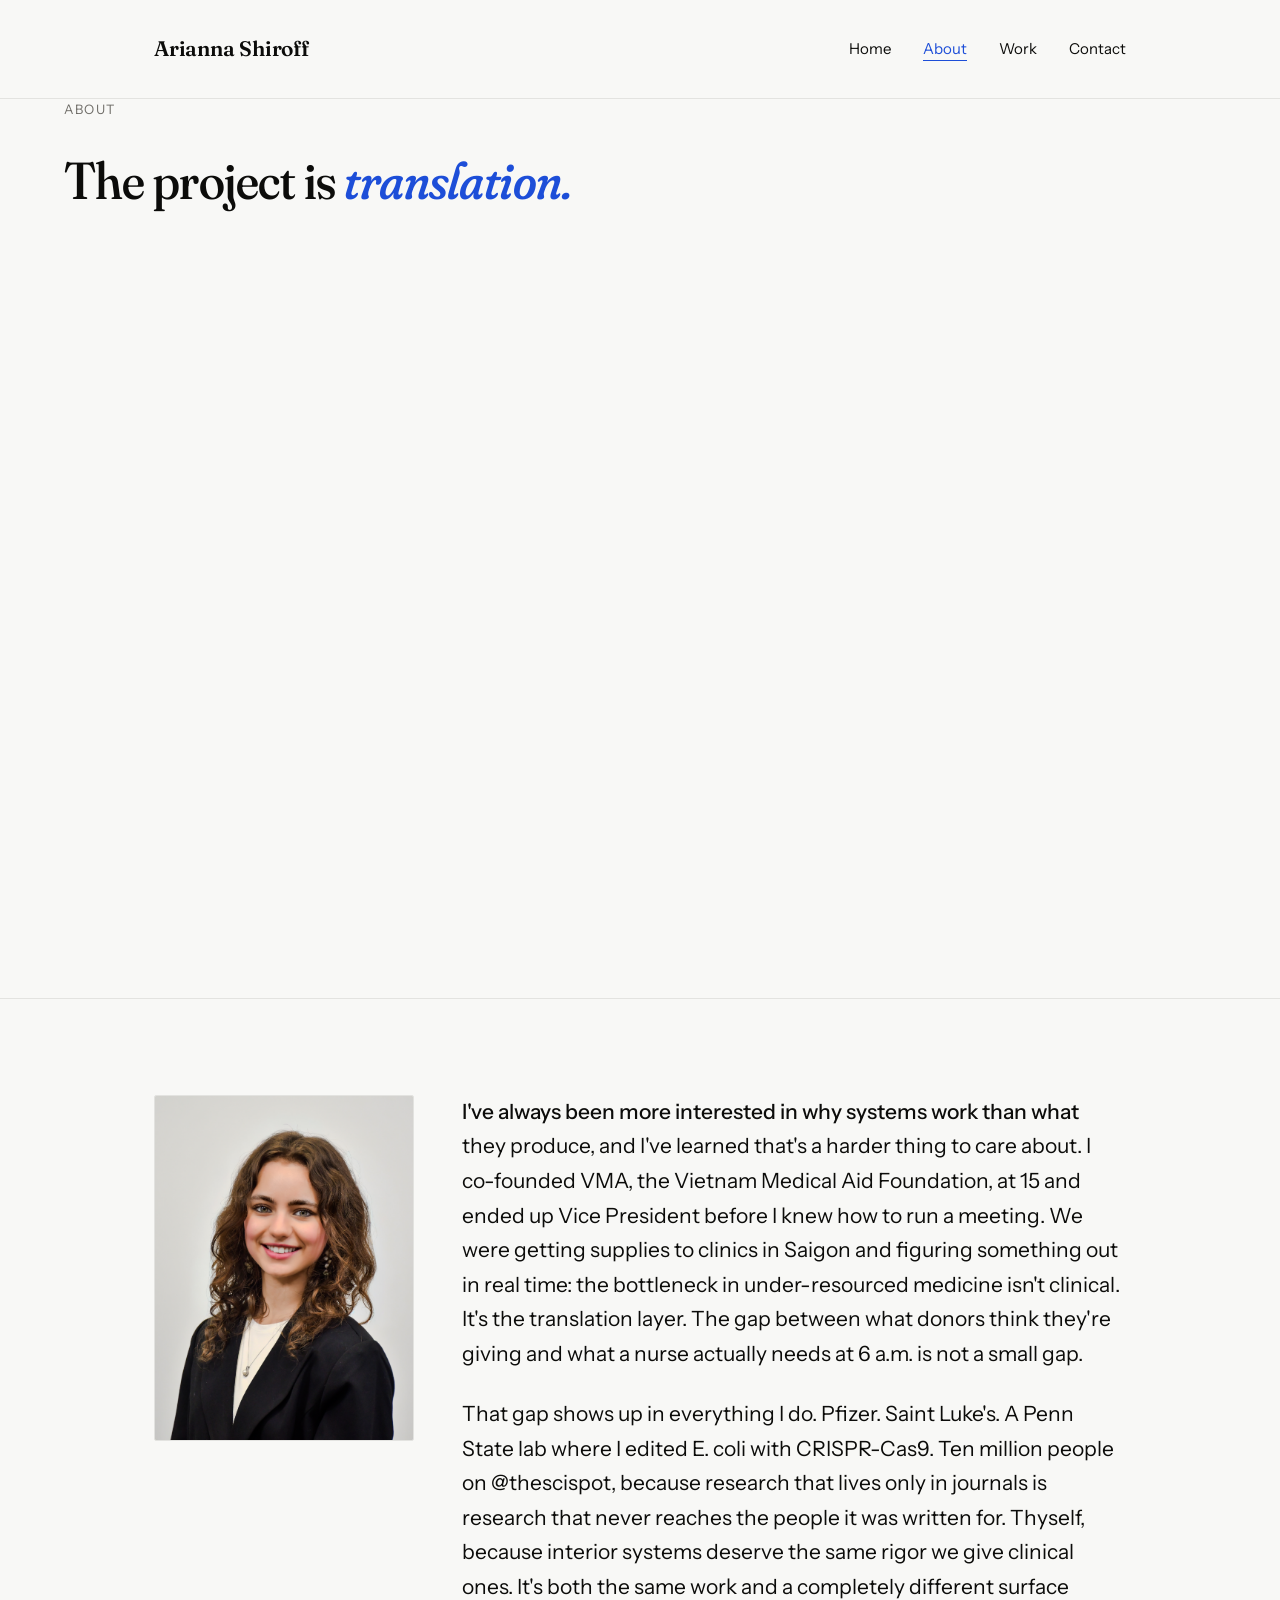
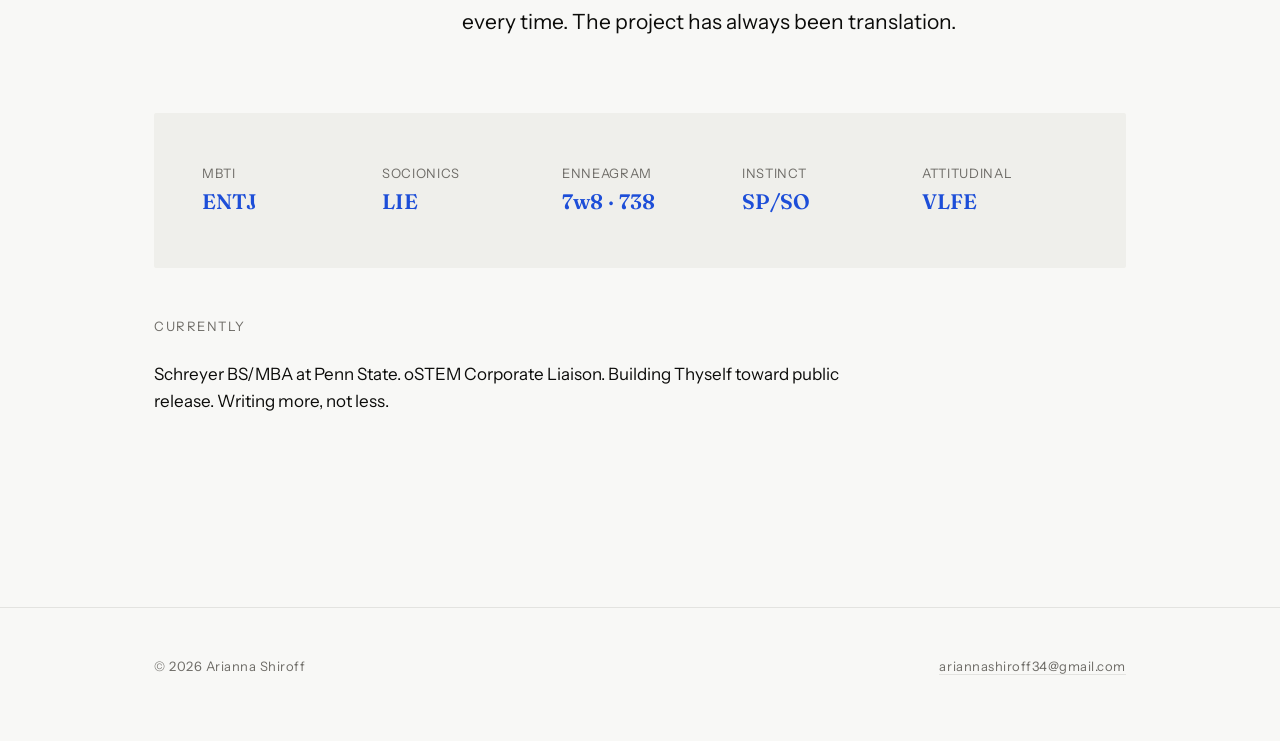
==== about.html @ 7aabb8f0 "feat: initial portfolio — Arianna Shiroff" ====
<!doctype html>
<html lang="en">
<head>
  <meta charset="utf-8" />
  <meta name="viewport" content="width=device-width, initial-scale=1" />
  <title>About — Arianna Shiroff</title>
  <meta name="description" content="About Arianna Shiroff: Penn State Schreyer BS/MBA, clinical research, science communication, and the project of translating what's complex and interior into something others can use." />

  <meta property="og:type" content="website" />
  <meta property="og:title" content="About — Arianna Shiroff" />
  <meta property="og:description" content="The project is translation. It always has been." />
  <meta property="og:image" content="/assets/og-image.jpg" />

  <link rel="preconnect" href="https://fonts.googleapis.com" />
  <link rel="preconnect" href="https://fonts.gstatic.com" crossorigin />
  <link href="https://fonts.googleapis.com/css2?family=Fraunces:ital,opsz,wght,SOFT@0,9..144,400..700,0..100;1,9..144,400..700,0..100&family=Instrument+Sans:ital,wght@0,400;0,500;0,600;1,400&display=swap" rel="stylesheet" />

  <link rel="stylesheet" href="/css/styles.css" />
</head>
<body>

<header class="site-header">
  <div class="container">
    <a href="/" class="site-mark">Arianna Shiroff</a>
    <nav class="site-nav" aria-label="Primary">
      <ul>
        <li><a href="/">Home</a></li>
        <li><a href="/about.html" class="is-active">About</a></li>
        <li><a href="/work.html">Work</a></li>
        <li><a href="/contact.html">Contact</a></li>
      </ul>
    </nav>
  </div>
</header>

<main>
  <section class="hero">
    <div class="container">
      <p class="hero__eyebrow">About</p>
      <h1 class="hero__title">The project is <em>translation.</em></h1>
    </div>
  </section>

  <section>
    <div class="container">
      <div class="bio-wrap">
        <img src="/assets/headshot.jpg" alt="Arianna Shiroff" class="bio-photo" />
        <div class="bio prose">
          <p>I've always been more interested in why systems work than what they produce, and I've learned that's a harder thing to care about. I co-founded VMA, the Vietnam Medical Aid Foundation, at 15 and ended up Vice President before I knew how to run a meeting. We were getting supplies to clinics in Saigon and figuring something out in real time: the bottleneck in under-resourced medicine isn't clinical. It's the translation layer. The gap between what donors think they're giving and what a nurse actually needs at 6 a.m. is not a small gap.</p>

          <p>That gap shows up in everything I do. Pfizer. Saint Luke's. A Penn State lab where I edited E. coli with CRISPR-Cas9. Ten million people on @thescispot, because research that lives only in journals is research that never reaches the people it was written for. Thyself, because interior systems deserve the same rigor we give clinical ones. It's both the same work and a completely different surface every time. The project has always been translation.</p>
        </div>
      </div>

      <div class="typology" aria-label="How I think">
        <div class="typology__item"><span>MBTI</span><strong>ENTJ</strong></div>
        <div class="typology__item"><span>Socionics</span><strong>LIE</strong></div>
        <div class="typology__item"><span>Enneagram</span><strong>7w8 · 738</strong></div>
        <div class="typology__item"><span>Instinct</span><strong>SP/SO</strong></div>
        <div class="typology__item"><span>Attitudinal</span><strong>VLFE</strong></div>
      </div>

      <div class="prose">
        <p class="section__label" style="margin-top: var(--space-6);">Currently</p>
        <p>Schreyer BS/MBA at Penn State. oSTEM Corporate Liaison. Building Thyself toward public release. Writing more, not less.</p>
      </div>
    </div>
  </section>
</main>

<footer class="site-footer">
  <div class="container">
    <span>© 2026 Arianna Shiroff</span>
    <span><a href="/contact.html">ariannashiroff34@gmail.com</a></span>
  </div>
</footer>

</body>
</html>
---- css/styles.css ----
/* =========================================================
   Arianna Shiroff — Portfolio
   Stack: Fraunces (display) + Inter (body)
   Palette: Bone / Terracotta / Warm Charcoal
   ========================================================= */

:root {
  /* Color */
  --bg: #F8F8F6;
  --surface: #EFEFEB;
  --ink: #0C0C0A;
  --muted: #6E6C67;
  --accent: #1D4ED8;
  --accent-dark: #1E3A8A;
  --hairline: rgba(12, 12, 10, 0.09);

  /* Type */
  --font-display: "Fraunces", Georgia, serif;
  --font-body: "Instrument Sans", -apple-system, BlinkMacSystemFont, "Segoe UI", sans-serif;

  /* Scale (modular, ~1.25) */
  --fs-xs: 0.8125rem;   /* 13px */
  --fs-sm: 0.9375rem;   /* 15px */
  --fs-base: 1.0625rem; /* 17px */
  --fs-md: 1.3125rem;   /* 21px */
  --fs-lg: 1.625rem;    /* 26px */
  --fs-xl: 2.0625rem;   /* 33px */
  --fs-2xl: 2.5625rem;  /* 41px */
  --fs-3xl: 3.25rem;    /* 52px */

  /* Spacing (8px grid) */
  --space-1: 4px;
  --space-2: 8px;
  --space-3: 16px;
  --space-4: 24px;
  --space-5: 32px;
  --space-6: 48px;
  --space-7: 64px;
  --space-8: 96px;
  --space-9: 128px;
}

/* Reset ------------------------------------------------- */
*, *::before, *::after { box-sizing: border-box; }
html { scroll-behavior: smooth; -webkit-text-size-adjust: 100%; }
body, h1, h2, h3, h4, p, ul, ol, figure, blockquote { margin: 0; padding: 0; }
ul, ol { list-style: none; }
img, svg { display: block; max-width: 100%; height: auto; }

/* Base -------------------------------------------------- */
body {
  background: var(--bg);
  color: var(--ink);
  font-family: var(--font-body);
  font-size: var(--fs-base);
  line-height: 1.6;
  font-weight: 400;
  -webkit-font-smoothing: antialiased;
  -moz-osx-font-smoothing: grayscale;
  text-rendering: optimizeLegibility;
}

h1, h2, h3, h4 {
  font-family: var(--font-display);
  font-weight: 500;
  line-height: 1.15;
  letter-spacing: -0.01em;
  color: var(--ink);
  font-variation-settings: "opsz" 36, "SOFT" 50;
}

h1 { font-size: clamp(var(--fs-2xl), 6vw, var(--fs-3xl)); font-weight: 600; }
h2 { font-size: clamp(var(--fs-xl), 4vw, var(--fs-2xl)); }
h2 em { font-style: italic; color: var(--accent); }
h3 { font-size: var(--fs-lg); }
h4 { font-size: var(--fs-md); font-weight: 600; }

p { max-width: 65ch; }
p + p { margin-top: 1em; }

a {
  color: var(--ink);
  text-decoration: none;
  border-bottom: 1px solid transparent;
  transition: color 0.18s ease, border-color 0.18s ease;
}
a:hover { color: var(--accent); border-bottom-color: var(--accent); }

::selection { background: var(--accent); color: var(--bg); }

/* Layout ------------------------------------------------ */
.container {
  width: 100%;
  max-width: 1100px;
  margin: 0 auto;
  padding: 0 clamp(var(--space-4), 5vw, var(--space-7));
}
.prose { max-width: 65ch; }

/* Header / Nav ------------------------------------------ */
.site-header {
  padding: var(--space-5) 0;
  border-bottom: 1px solid var(--hairline);
}
.site-header .container {
  display: flex;
  align-items: center;
  justify-content: space-between;
  flex-wrap: wrap;
  gap: var(--space-3);
}
.site-mark {
  font-family: var(--font-display);
  font-size: var(--fs-md);
  font-weight: 600;
  letter-spacing: -0.01em;
  color: var(--ink);
  border: none;
}
.site-mark:hover { color: var(--accent); }

.site-nav ul {
  display: flex;
  gap: var(--space-5);
  font-size: var(--fs-sm);
}
.site-nav a {
  color: var(--ink);
  border-bottom: 1px solid transparent;
  padding-bottom: 2px;
}
.site-nav a:hover, .site-nav a.is-active {
  color: var(--accent);
  border-bottom-color: var(--accent);
}

/* Hero -------------------------------------------------- */
.hero {
  min-height: 100svh;
  display: grid;
  grid-template-columns: 1fr 1fr;
  align-items: stretch;
  padding: 0;
  margin: 0;
  border-bottom: 1px solid var(--hairline);
}
.hero__copy {
  display: flex;
  flex-direction: column;
  justify-content: flex-end;
  padding: clamp(var(--space-6), 6vw, var(--space-9));
  padding-bottom: clamp(var(--space-7), 7vw, var(--space-9));
}
.hero__photo-pane {
  position: relative;
  overflow: hidden;
  background: var(--surface);
}
.hero__photo-pane img {
  width: 100%;
  height: 100%;
  object-fit: cover;
  object-position: top center;
  display: block;
}
.hero__eyebrow {
  font-size: var(--fs-xs);
  letter-spacing: 0.12em;
  text-transform: uppercase;
  color: var(--muted);
  margin-bottom: var(--space-5);
}
.hero__name {
  font-family: var(--font-display);
  font-size: clamp(3.75rem, 9vw, 8.5rem);
  font-weight: 600;
  line-height: 0.92;
  letter-spacing: -0.03em;
  color: var(--ink);
  margin-bottom: var(--space-6);
  font-variation-settings: "opsz" 96, "SOFT" 0;
}
.hero__title {
  font-size: clamp(var(--fs-2xl), 6.5vw, var(--fs-3xl));
  font-weight: 500;
  font-variation-settings: "opsz" 96, "SOFT" 50;
  margin-bottom: var(--space-5);
  max-width: 18ch;
}
.hero__title em {
  font-style: italic;
  color: var(--accent);
  font-variation-settings: "opsz" 96, "SOFT" 100;
}
.hero__lede {
  font-size: var(--fs-base);
  color: var(--muted);
  max-width: 44ch;
  line-height: 1.65;
  margin-bottom: var(--space-5);
}
.hero__cta {
  font-size: var(--fs-sm);
  color: var(--ink);
  border-bottom: 1px solid var(--ink);
  letter-spacing: 0.04em;
  display: inline-block;
  padding-bottom: 2px;
  align-self: flex-start;
}
.hero__cta:hover { color: var(--accent); border-color: var(--accent); }

@media (max-width: 767px) {
  .hero {
    grid-template-columns: 1fr;
    grid-template-rows: 55vw 1fr;
    min-height: unset;
  }
  .hero__photo-pane { order: -1; }
  .hero__copy { padding: var(--space-6) var(--space-4) var(--space-7); }
  .hero__name { font-size: clamp(3rem, 13vw, 5rem); }
}

/* Sections ---------------------------------------------- */
section { padding: clamp(var(--space-7), 8vw, var(--space-8)) 0; }
.section__label {
  font-size: var(--fs-xs);
  letter-spacing: 0.12em;
  text-transform: uppercase;
  color: var(--muted);
  margin-bottom: var(--space-4);
}
.section__title {
  margin-bottom: var(--space-6);
  max-width: 24ch;
}
.divider {
  height: 1px;
  background: var(--hairline);
  border: 0;
  margin: 0;
}

/* Credentials strip ------------------------------------- */
.credentials {
  display: grid;
  grid-template-columns: repeat(auto-fit, minmax(220px, 1fr));
  gap: var(--space-5);
  padding: var(--space-7) 0;
  border-top: 1px solid var(--hairline);
  border-bottom: 1px solid var(--hairline);
}
.credentials__item h4 {
  font-family: var(--font-display);
  font-size: var(--fs-md);
  font-weight: 600;
  margin-bottom: var(--space-2);
}
.credentials__item p {
  font-size: var(--fs-sm);
  color: var(--muted);
  line-height: 1.5;
}

/* Featured grid (home) ---------------------------------- */
.featured {
  display: grid;
  grid-template-columns: 1fr;
  gap: var(--space-6);
}
@media (min-width: 768px) {
  .featured { grid-template-columns: repeat(3, 1fr); gap: var(--space-5); }
}
.featured__card {
  padding: var(--space-5);
  background: var(--surface);
  border-radius: 2px;
  border: 1px solid var(--hairline);
  transition: transform 0.25s ease, border-color 0.25s ease;
}
.featured__card:hover {
  transform: translateY(-2px);
  border-color: var(--accent);
}
.featured__card a { border: none; color: inherit; display: block; }
.featured__card h3 {
  font-size: var(--fs-md);
  margin-bottom: var(--space-2);
}
.featured__card p {
  font-size: var(--fs-sm);
  color: var(--muted);
}
.featured__card .arrow {
  display: inline-block;
  margin-top: var(--space-3);
  color: var(--accent);
  font-size: var(--fs-sm);
}

/* Work / artifact gallery ------------------------------- */
.gallery { display: flex; flex-direction: column; }
.artifact {
  display: grid;
  grid-template-columns: 1fr;
  gap: var(--space-4);
  padding: var(--space-7) 0;
  border-bottom: 1px solid var(--hairline);
}
.artifact:last-child { border-bottom: none; }
@media (min-width: 768px) {
  .artifact { grid-template-columns: 80px 1fr 220px; gap: var(--space-6); align-items: start; }
}
.artifact__num {
  font-family: var(--font-display);
  font-size: var(--fs-lg);
  font-weight: 500;
  font-style: italic;
  color: var(--accent);
  font-variation-settings: "opsz" 36, "SOFT" 100;
}
.artifact__body h3 {
  font-size: var(--fs-lg);
  margin-bottom: var(--space-3);
}
.artifact__meta {
  font-size: var(--fs-xs);
  letter-spacing: 0.08em;
  text-transform: uppercase;
  color: var(--muted);
  margin-bottom: var(--space-2);
}
.artifact__blurb {
  font-size: var(--fs-base);
  line-height: 1.65;
  max-width: 60ch;
}
.artifact__links {
  display: flex;
  flex-direction: column;
  gap: var(--space-2);
  font-size: var(--fs-sm);
  margin-top: var(--space-3);
}
@media (min-width: 768px) {
  .artifact__links { margin-top: 0; align-items: flex-start; }
}

/* About-specific ---------------------------------------- */
.bio p {
  font-size: var(--fs-md);
  line-height: 1.65;
  margin-bottom: 1.2em;
}
.bio p:first-child::first-line { font-weight: 500; }

.typology {
  display: grid;
  grid-template-columns: repeat(auto-fit, minmax(140px, 1fr));
  gap: var(--space-4);
  padding: var(--space-6);
  background: var(--surface);
  border-radius: 2px;
  margin: var(--space-6) 0;
}
.typology__item {
  font-size: var(--fs-sm);
}
.typology__item strong {
  display: block;
  font-family: var(--font-display);
  font-size: var(--fs-md);
  font-weight: 600;
  color: var(--accent);
  margin-bottom: 2px;
}
.typology__item span { color: var(--muted); font-size: var(--fs-xs); letter-spacing: 0.05em; text-transform: uppercase; }

/* Contact ----------------------------------------------- */
.contact-block {
  text-align: left;
  padding: var(--space-8) 0;
}
.contact-block h1 { margin-bottom: var(--space-5); max-width: 20ch; }
.contact-block p { font-size: var(--fs-md); color: var(--muted); margin-bottom: var(--space-6); }
.contact-email {
  font-family: var(--font-display);
  font-size: clamp(var(--fs-xl), 5vw, var(--fs-2xl));
  font-weight: 500;
  color: var(--accent);
  border-bottom: 1px solid var(--accent);
  padding-bottom: var(--space-1);
  word-break: break-all;
}
.contact-email:hover { color: var(--accent-dark); border-color: var(--accent-dark); }

/* Footer ------------------------------------------------ */
.site-footer {
  padding: var(--space-6) 0 var(--space-7);
  border-top: 1px solid var(--hairline);
  margin-top: var(--space-8);
  font-size: var(--fs-xs);
  color: var(--muted);
  letter-spacing: 0.04em;
}
.site-footer .container {
  display: flex;
  justify-content: space-between;
  flex-wrap: wrap;
  gap: var(--space-3);
}
.site-footer a { color: var(--muted); border-bottom-color: var(--hairline); }
.site-footer a:hover { color: var(--accent); border-bottom-color: var(--accent); }

/* Bio photo --------------------------------------------- */
.bio-wrap {
  display: grid;
  grid-template-columns: 1fr;
  gap: var(--space-6);
  align-items: start;
}
@media (min-width: 768px) {
  .bio-wrap { grid-template-columns: 260px 1fr; }
}
.bio-photo {
  width: 100%;
  max-width: 260px;
  aspect-ratio: 3/4;
  object-fit: cover;
  object-position: top;
  border-radius: 2px;
  border: 1px solid var(--hairline);
}

/* Artifact image ---------------------------------------- */
.artifact__image {
  margin: var(--space-4) 0 0;
  border-radius: 2px;
  overflow: hidden;
  border: 1px solid var(--hairline);
  max-width: 520px;
}
.artifact__image img {
  width: 100%;
  height: auto;
  display: block;
}
.artifact__image figcaption {
  font-size: var(--fs-xs);
  color: var(--muted);
  padding: var(--space-2) var(--space-3);
  letter-spacing: 0.04em;
}

/* App screenshots strip --------------------------------- */
.app-screenshots {
  display: flex;
  gap: var(--space-3);
  margin-top: var(--space-4);
  overflow-x: auto;
  padding-bottom: var(--space-2);
}
.app-screenshots img {
  height: 220px;
  width: auto;
  border-radius: 12px;
  border: 1px solid var(--hairline);
  flex-shrink: 0;
  image-orientation: from-image;
}

/* Thyself live embed ------------------------------------ */
.thyself-embed {
  margin-top: var(--space-4);
  border-radius: 12px;
  overflow: hidden;
  border: 1px solid var(--hairline);
  max-width: 360px;
  height: 640px;
  background: var(--surface);
  position: relative;
}
.thyself-embed iframe {
  width: 100%;
  height: 100%;
  border: none;
  display: block;
}

/* Pangea Kids logo -------------------------------------- */
.pangea-logo-wrap {
  display: flex;
  align-items: center;
  gap: var(--space-3);
  margin-bottom: var(--space-3);
}
.pangea-logo-wrap img {
  width: 56px;
  height: 56px;
  border-radius: 50%;
  object-fit: cover;
}

/* Photo grid (2-up) ------------------------------------- */
.photo-grid {
  display: grid;
  grid-template-columns: repeat(2, 1fr);
  gap: var(--space-3);
  margin-top: var(--space-4);
  max-width: 520px;
}
.photo-grid img {
  width: 100%;
  aspect-ratio: 4/3;
  object-fit: cover;
  border-radius: 2px;
  border: 1px solid var(--hairline);
  image-orientation: from-image;
}

/* Utility ----------------------------------------------- */
.sr-only {
  position: absolute; width: 1px; height: 1px; padding: 0; margin: -1px;
  overflow: hidden; clip: rect(0,0,0,0); white-space: nowrap; border: 0;
}

/* Mobile nav fallback (no JS) --------------------------- */
@media (max-width: 480px) {
  .site-header .container { flex-direction: column; align-items: flex-start; }
  .site-nav ul { gap: var(--space-4); flex-wrap: wrap; }
}
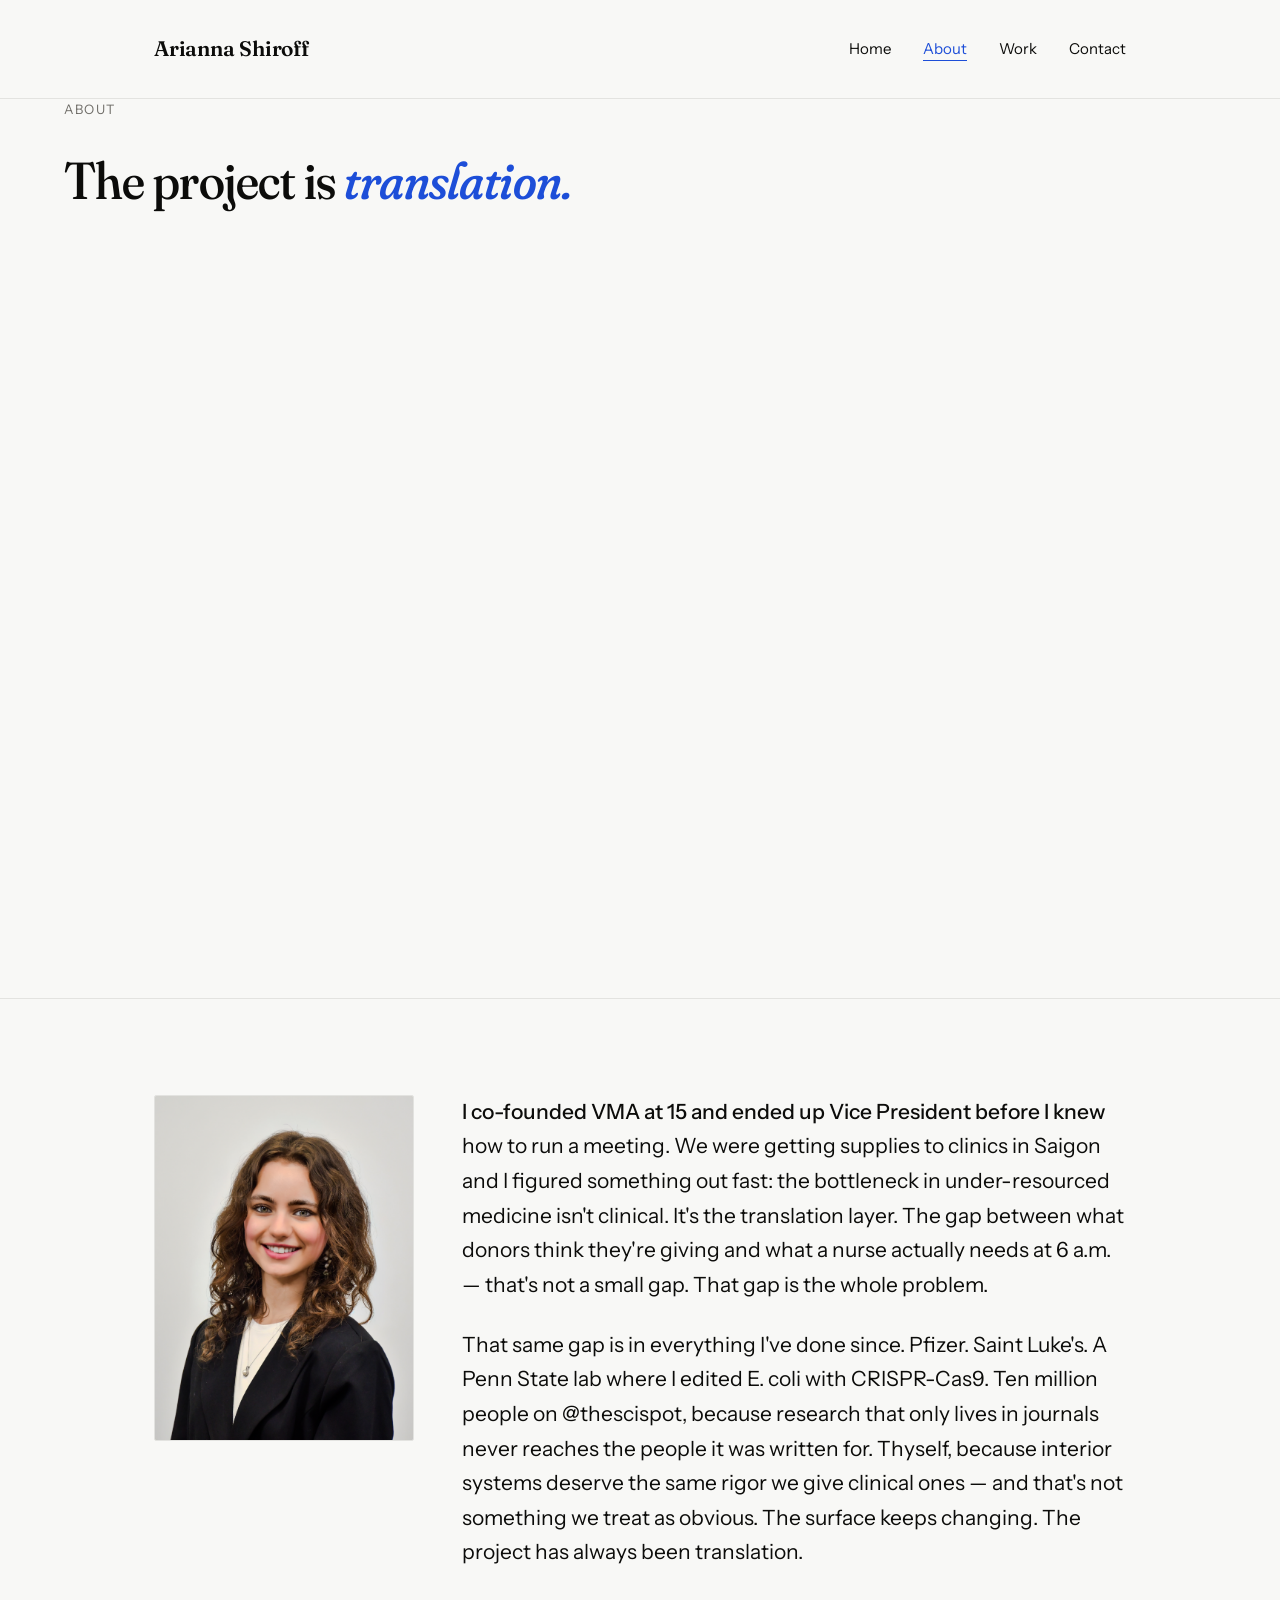
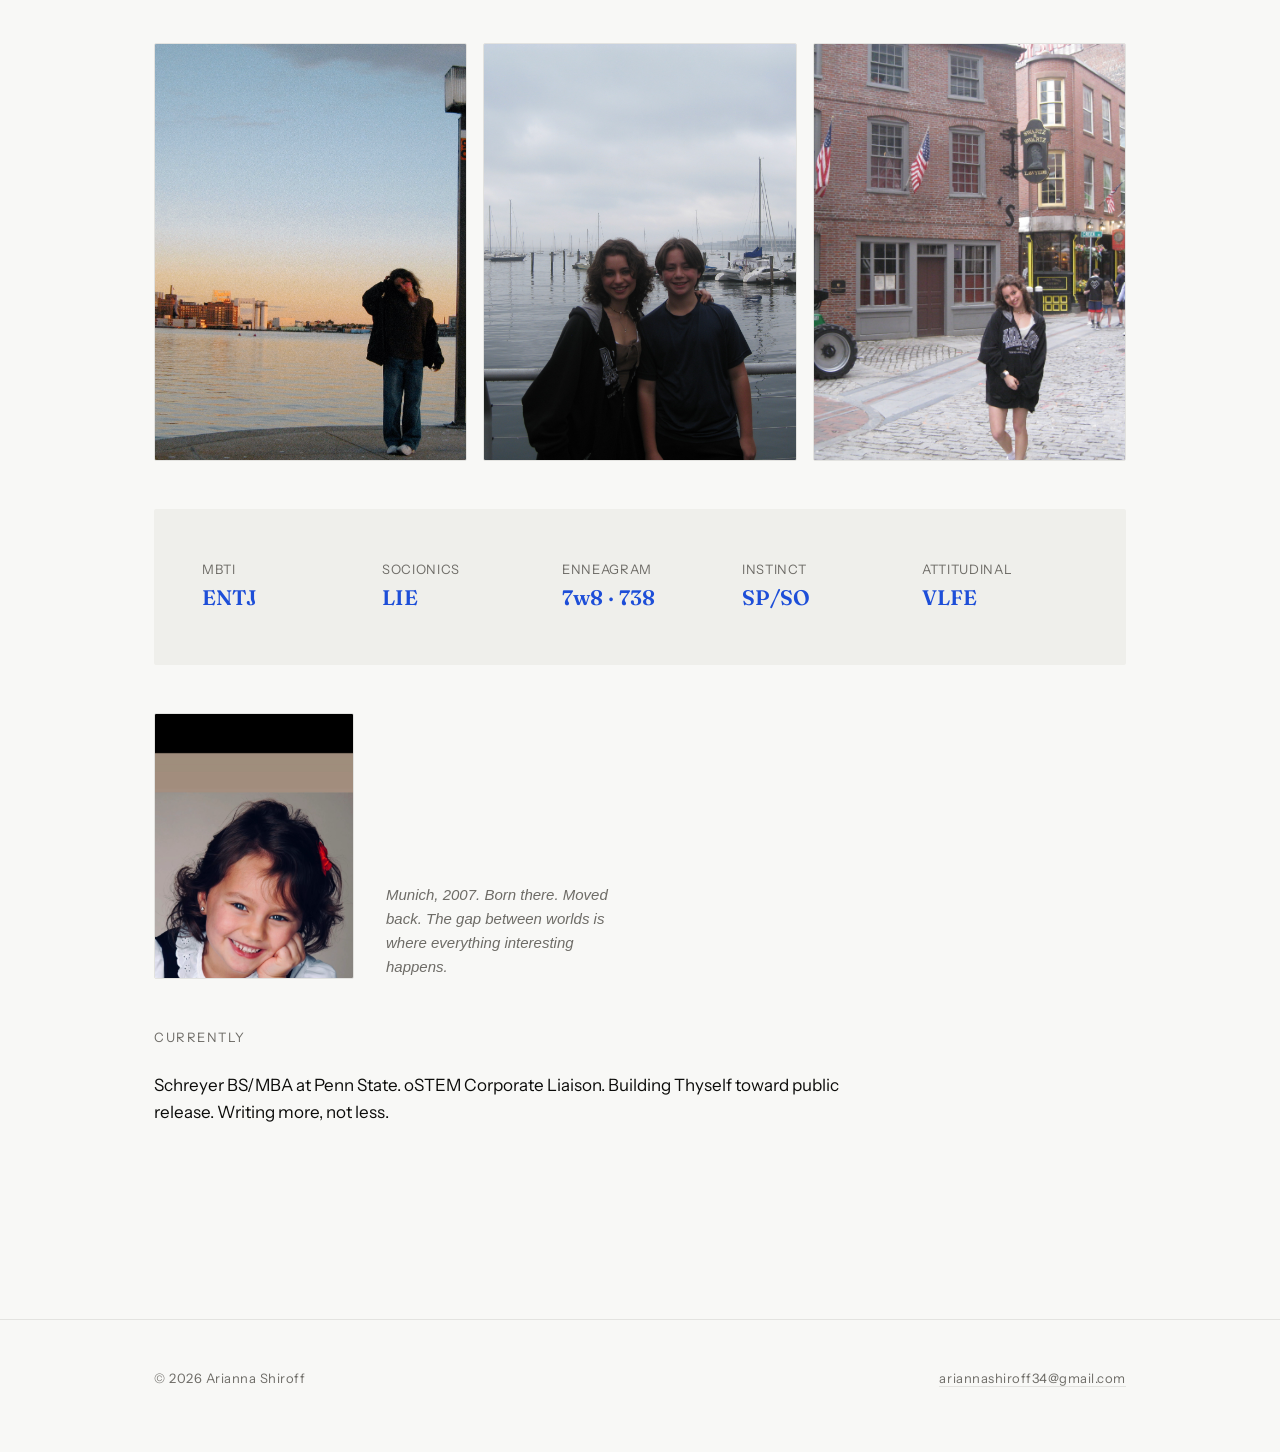
==== commit 22ed80f3: "feat: voice rewrite + photo refresh from Drive - rewrote all copy across index, about, work in arian" ====
--- a/about.html
+++ b/about.html
@@ -46,10 +46,16 @@
       <div class="bio-wrap">
         <img src="/assets/headshot.jpg" alt="Arianna Shiroff" class="bio-photo" />
         <div class="bio prose">
-          <p>I've always been more interested in why systems work than what they produce, and I've learned that's a harder thing to care about. I co-founded VMA, the Vietnam Medical Aid Foundation, at 15 and ended up Vice President before I knew how to run a meeting. We were getting supplies to clinics in Saigon and figuring something out in real time: the bottleneck in under-resourced medicine isn't clinical. It's the translation layer. The gap between what donors think they're giving and what a nurse actually needs at 6 a.m. is not a small gap.</p>
+          <p>I co-founded VMA at 15 and ended up Vice President before I knew how to run a meeting. We were getting supplies to clinics in Saigon and I figured something out fast: the bottleneck in under-resourced medicine isn't clinical. It's the translation layer. The gap between what donors think they're giving and what a nurse actually needs at 6 a.m. — that's not a small gap. That gap is the whole problem.</p>
 
-          <p>That gap shows up in everything I do. Pfizer. Saint Luke's. A Penn State lab where I edited E. coli with CRISPR-Cas9. Ten million people on @thescispot, because research that lives only in journals is research that never reaches the people it was written for. Thyself, because interior systems deserve the same rigor we give clinical ones. It's both the same work and a completely different surface every time. The project has always been translation.</p>
+          <p>That same gap is in everything I've done since. Pfizer. Saint Luke's. A Penn State lab where I edited E. coli with CRISPR-Cas9. Ten million people on @thescispot, because research that only lives in journals never reaches the people it was written for. Thyself, because interior systems deserve the same rigor we give clinical ones — and that's not something we treat as obvious. The surface keeps changing. The project has always been translation.</p>
         </div>
+      </div>
+
+      <div class="photo-strip" aria-label="2024">
+        <img src="/assets/ari-waterfront-dusk.jpg" alt="Arianna Shiroff at the waterfront at dusk" />
+        <img src="/assets/ari-boston-harbor.jpg" alt="Arianna Shiroff at Boston Harbor, 2024" />
+        <img src="/assets/ari-boston-faneuil.jpg" alt="Arianna Shiroff in Boston's Faneuil Hall district" />
       </div>
 
       <div class="typology" aria-label="How I think">
@@ -59,6 +65,11 @@
         <div class="typology__item"><span>Instinct</span><strong>SP/SO</strong></div>
         <div class="typology__item"><span>Attitudinal</span><strong>VLFE</strong></div>
       </div>
+
+      <figure class="origin-figure">
+        <img src="/assets/ari-childhood.png" alt="Young Arianna in traditional Bavarian dress, Munich" />
+        <figcaption>Munich, 2007. Born there. Moved back. The gap between worlds is where everything interesting happens.</figcaption>
+      </figure>
 
       <div class="prose">
         <p class="section__label" style="margin-top: var(--space-6);">Currently</p>
--- a/css/styles.css
+++ b/css/styles.css
@@ -518,6 +518,52 @@
   image-orientation: from-image;
 }
 
+/* Photo strip (3-up editorial) -------------------------- */
+.photo-strip {
+  display: grid;
+  grid-template-columns: repeat(3, 1fr);
+  gap: var(--space-3);
+  margin: var(--space-6) 0;
+}
+.photo-strip img {
+  width: 100%;
+  aspect-ratio: 3/4;
+  object-fit: cover;
+  object-position: top center;
+  border-radius: 2px;
+  border: 1px solid var(--hairline);
+  image-orientation: from-image;
+}
+@media (max-width: 600px) {
+  .photo-strip { grid-template-columns: 1fr 1fr; }
+  .photo-strip img { aspect-ratio: 1/1; }
+}
+
+/* Childhood / origin note ------------------------------- */
+.origin-figure {
+  display: flex;
+  align-items: flex-end;
+  gap: var(--space-5);
+  margin: var(--space-6) 0;
+  flex-wrap: wrap;
+}
+.origin-figure img {
+  width: 200px;
+  aspect-ratio: 3/4;
+  object-fit: cover;
+  object-position: top;
+  border-radius: 2px;
+  border: 1px solid var(--hairline);
+  flex-shrink: 0;
+}
+.origin-figure figcaption {
+  font-size: var(--fs-sm);
+  color: var(--muted);
+  max-width: 28ch;
+  line-height: 1.6;
+  font-style: italic;
+}
+
 /* Utility ----------------------------------------------- */
 .sr-only {
   position: absolute; width: 1px; height: 1px; padding: 0; margin: -1px;
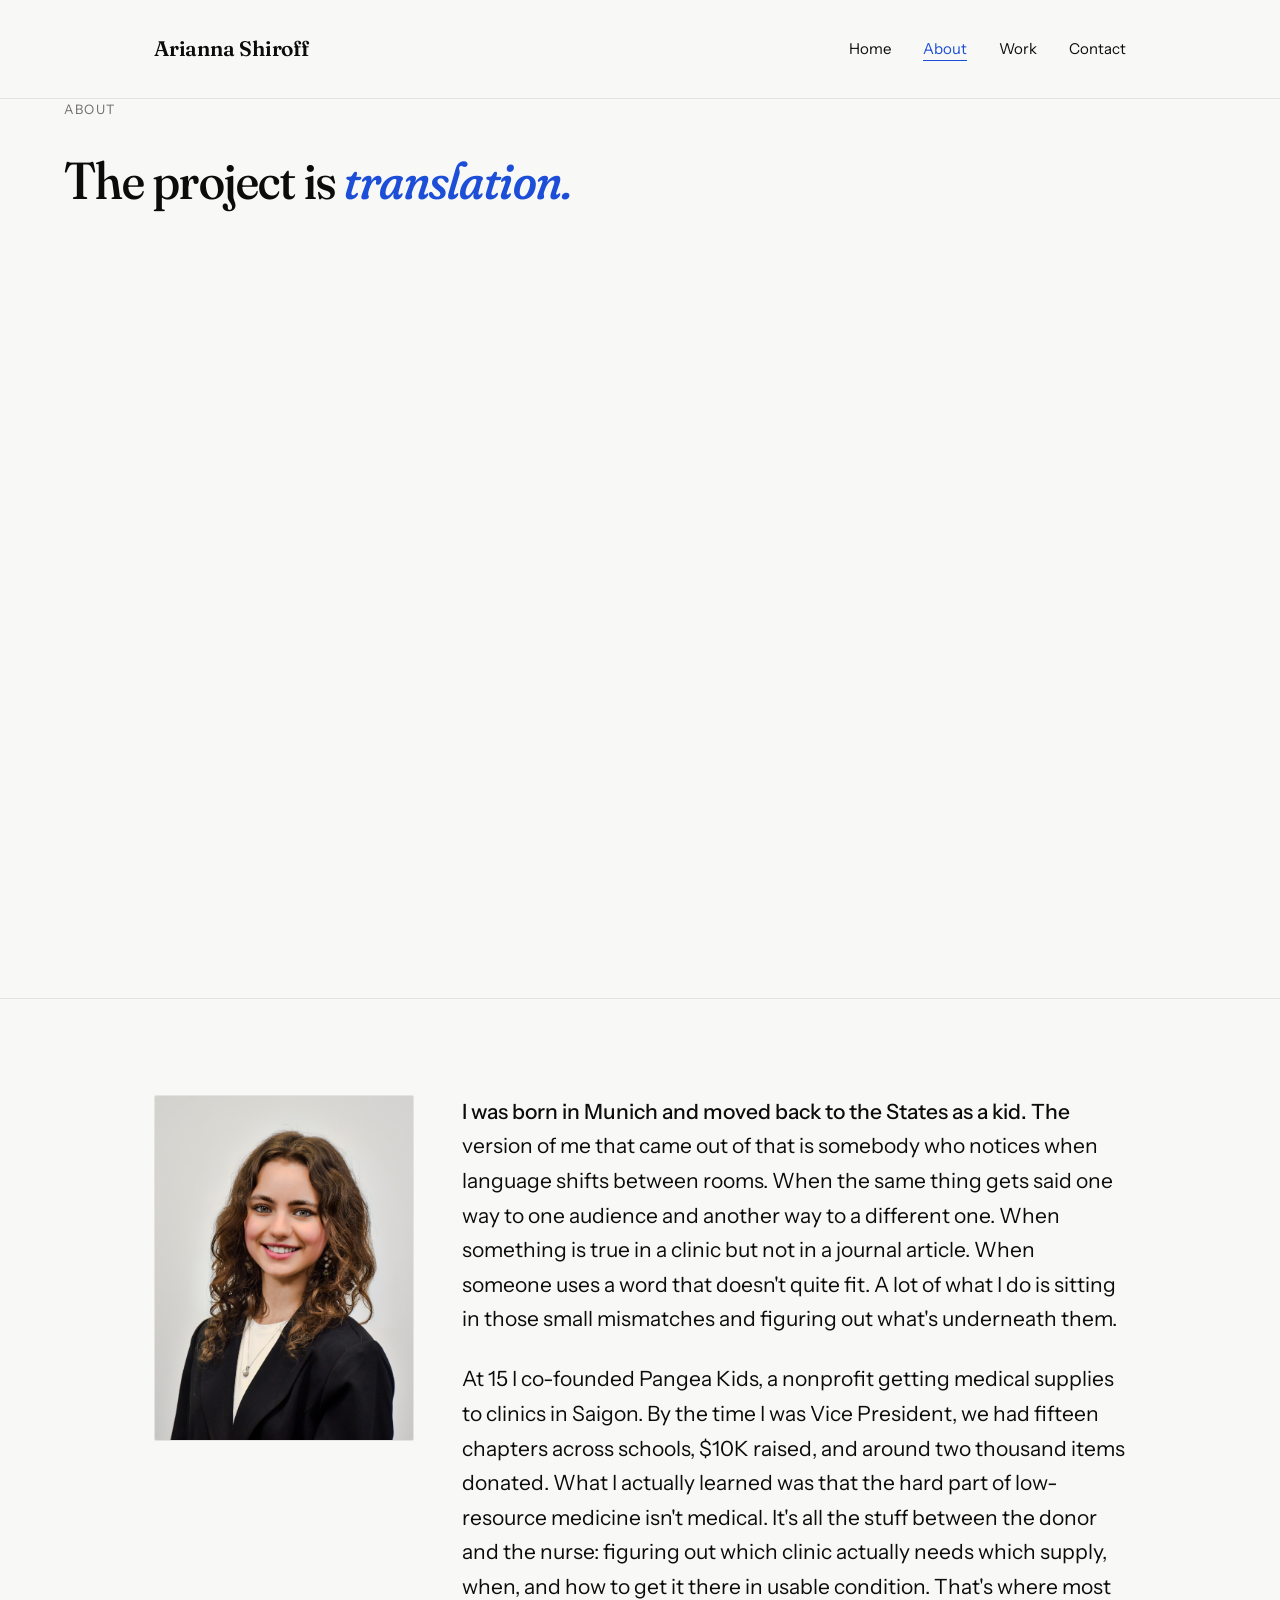
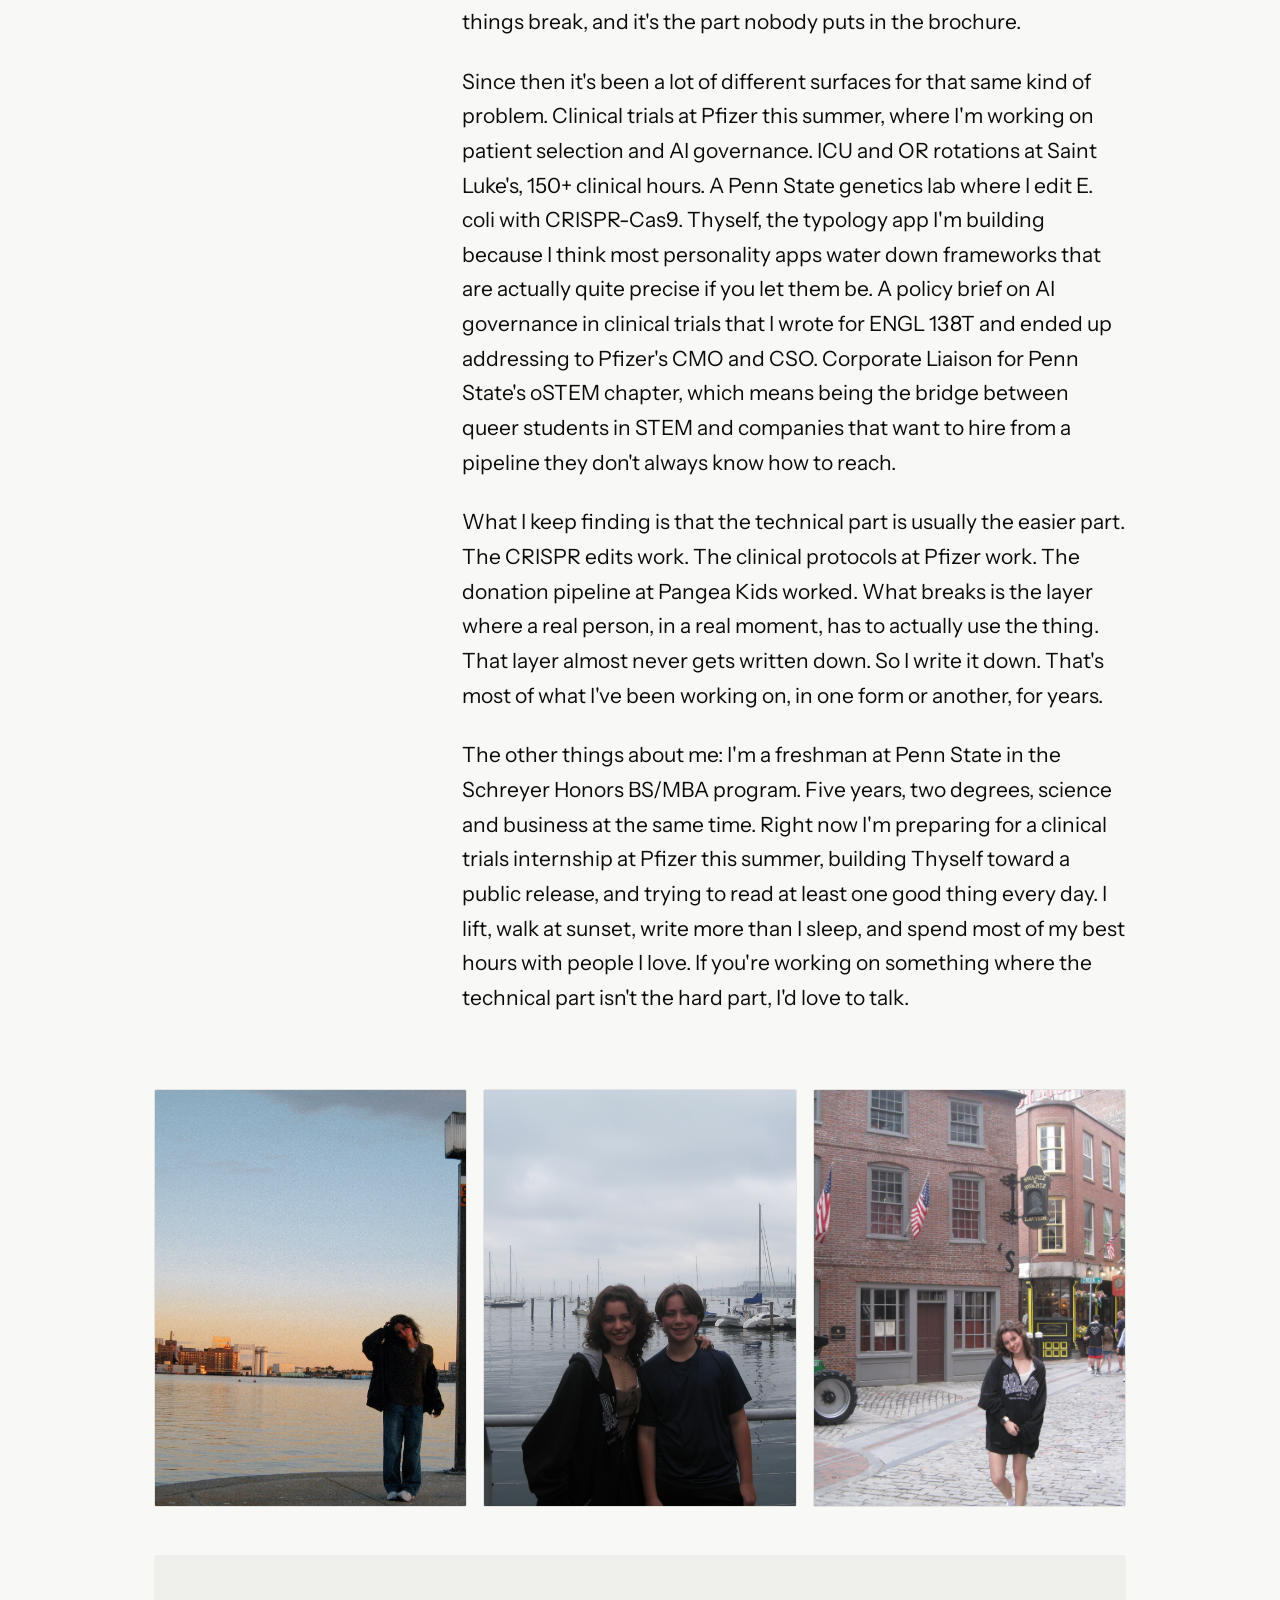
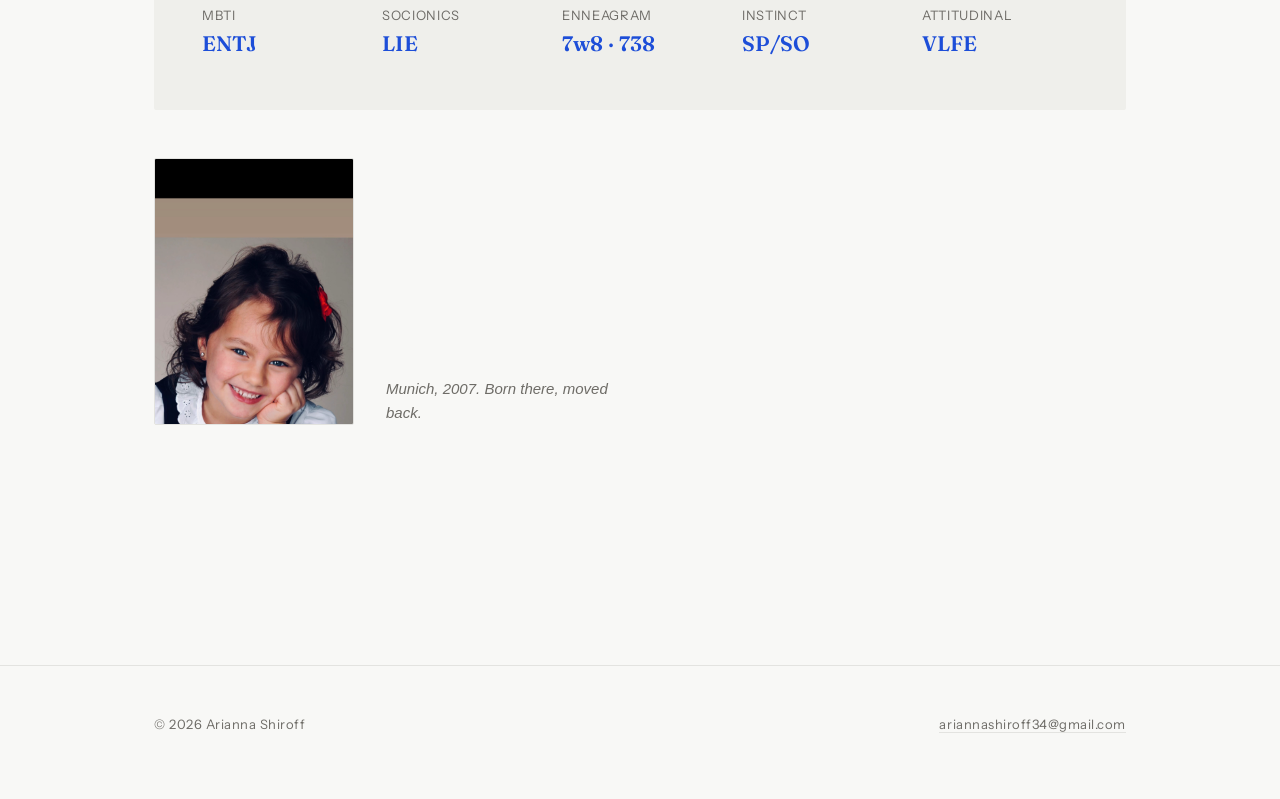
==== commit 734ae325: "content: rewrite blurbs to focus on the work, expand about to ~500 words - removed @thescispot from " ====
--- a/about.html
+++ b/about.html
@@ -3,11 +3,11 @@
 <head>
   <meta charset="utf-8" />
   <meta name="viewport" content="width=device-width, initial-scale=1" />
-  <title>About — Arianna Shiroff</title>
+  <title>About | Arianna Shiroff</title>
   <meta name="description" content="About Arianna Shiroff: Penn State Schreyer BS/MBA, clinical research, science communication, and the project of translating what's complex and interior into something others can use." />
 
   <meta property="og:type" content="website" />
-  <meta property="og:title" content="About — Arianna Shiroff" />
+  <meta property="og:title" content="About | Arianna Shiroff" />
   <meta property="og:description" content="The project is translation. It always has been." />
   <meta property="og:image" content="/assets/og-image.jpg" />
 
@@ -46,9 +46,15 @@
       <div class="bio-wrap">
         <img src="/assets/headshot.jpg" alt="Arianna Shiroff" class="bio-photo" />
         <div class="bio prose">
-          <p>I co-founded VMA at 15 and ended up Vice President before I knew how to run a meeting. We were getting supplies to clinics in Saigon and I figured something out fast: the bottleneck in under-resourced medicine isn't clinical. It's the translation layer. The gap between what donors think they're giving and what a nurse actually needs at 6 a.m. — that's not a small gap. That gap is the whole problem.</p>
+          <p>I was born in Munich and moved back to the States as a kid. The version of me that came out of that is somebody who notices when language shifts between rooms. When the same thing gets said one way to one audience and another way to a different one. When something is true in a clinic but not in a journal article. When someone uses a word that doesn't quite fit. A lot of what I do is sitting in those small mismatches and figuring out what's underneath them.</p>
 
-          <p>That same gap is in everything I've done since. Pfizer. Saint Luke's. A Penn State lab where I edited E. coli with CRISPR-Cas9. Ten million people on @thescispot, because research that only lives in journals never reaches the people it was written for. Thyself, because interior systems deserve the same rigor we give clinical ones — and that's not something we treat as obvious. The surface keeps changing. The project has always been translation.</p>
+          <p>At 15 I co-founded Pangea Kids, a nonprofit getting medical supplies to clinics in Saigon. By the time I was Vice President, we had fifteen chapters across schools, $10K raised, and around two thousand items donated. What I actually learned was that the hard part of low-resource medicine isn't medical. It's all the stuff between the donor and the nurse: figuring out which clinic actually needs which supply, when, and how to get it there in usable condition. That's where most things break, and it's the part nobody puts in the brochure.</p>
+
+          <p>Since then it's been a lot of different surfaces for that same kind of problem. Clinical trials at Pfizer this summer, where I'm working on patient selection and AI governance. ICU and OR rotations at Saint Luke's, 150+ clinical hours. A Penn State genetics lab where I edit E. coli with CRISPR-Cas9. Thyself, the typology app I'm building because I think most personality apps water down frameworks that are actually quite precise if you let them be. A policy brief on AI governance in clinical trials that I wrote for ENGL 138T and ended up addressing to Pfizer's CMO and CSO. Corporate Liaison for Penn State's oSTEM chapter, which means being the bridge between queer students in STEM and companies that want to hire from a pipeline they don't always know how to reach.</p>
+
+          <p>What I keep finding is that the technical part is usually the easier part. The CRISPR edits work. The clinical protocols at Pfizer work. The donation pipeline at Pangea Kids worked. What breaks is the layer where a real person, in a real moment, has to actually use the thing. That layer almost never gets written down. So I write it down. That's most of what I've been working on, in one form or another, for years.</p>
+
+          <p>The other things about me: I'm a freshman at Penn State in the Schreyer Honors BS/MBA program. Five years, two degrees, science and business at the same time. Right now I'm preparing for a clinical trials internship at Pfizer this summer, building Thyself toward a public release, and trying to read at least one good thing every day. I lift, walk at sunset, write more than I sleep, and spend most of my best hours with people I love. If you're working on something where the technical part isn't the hard part, I'd love to talk.</p>
         </div>
       </div>
 
@@ -68,13 +74,9 @@
 
       <figure class="origin-figure">
         <img src="/assets/ari-childhood.png" alt="Young Arianna in traditional Bavarian dress, Munich" />
-        <figcaption>Munich, 2007. Born there. Moved back. The gap between worlds is where everything interesting happens.</figcaption>
+        <figcaption>Munich, 2007. Born there, moved back.</figcaption>
       </figure>
 
-      <div class="prose">
-        <p class="section__label" style="margin-top: var(--space-6);">Currently</p>
-        <p>Schreyer BS/MBA at Penn State. oSTEM Corporate Liaison. Building Thyself toward public release. Writing more, not less.</p>
-      </div>
     </div>
   </section>
 </main>
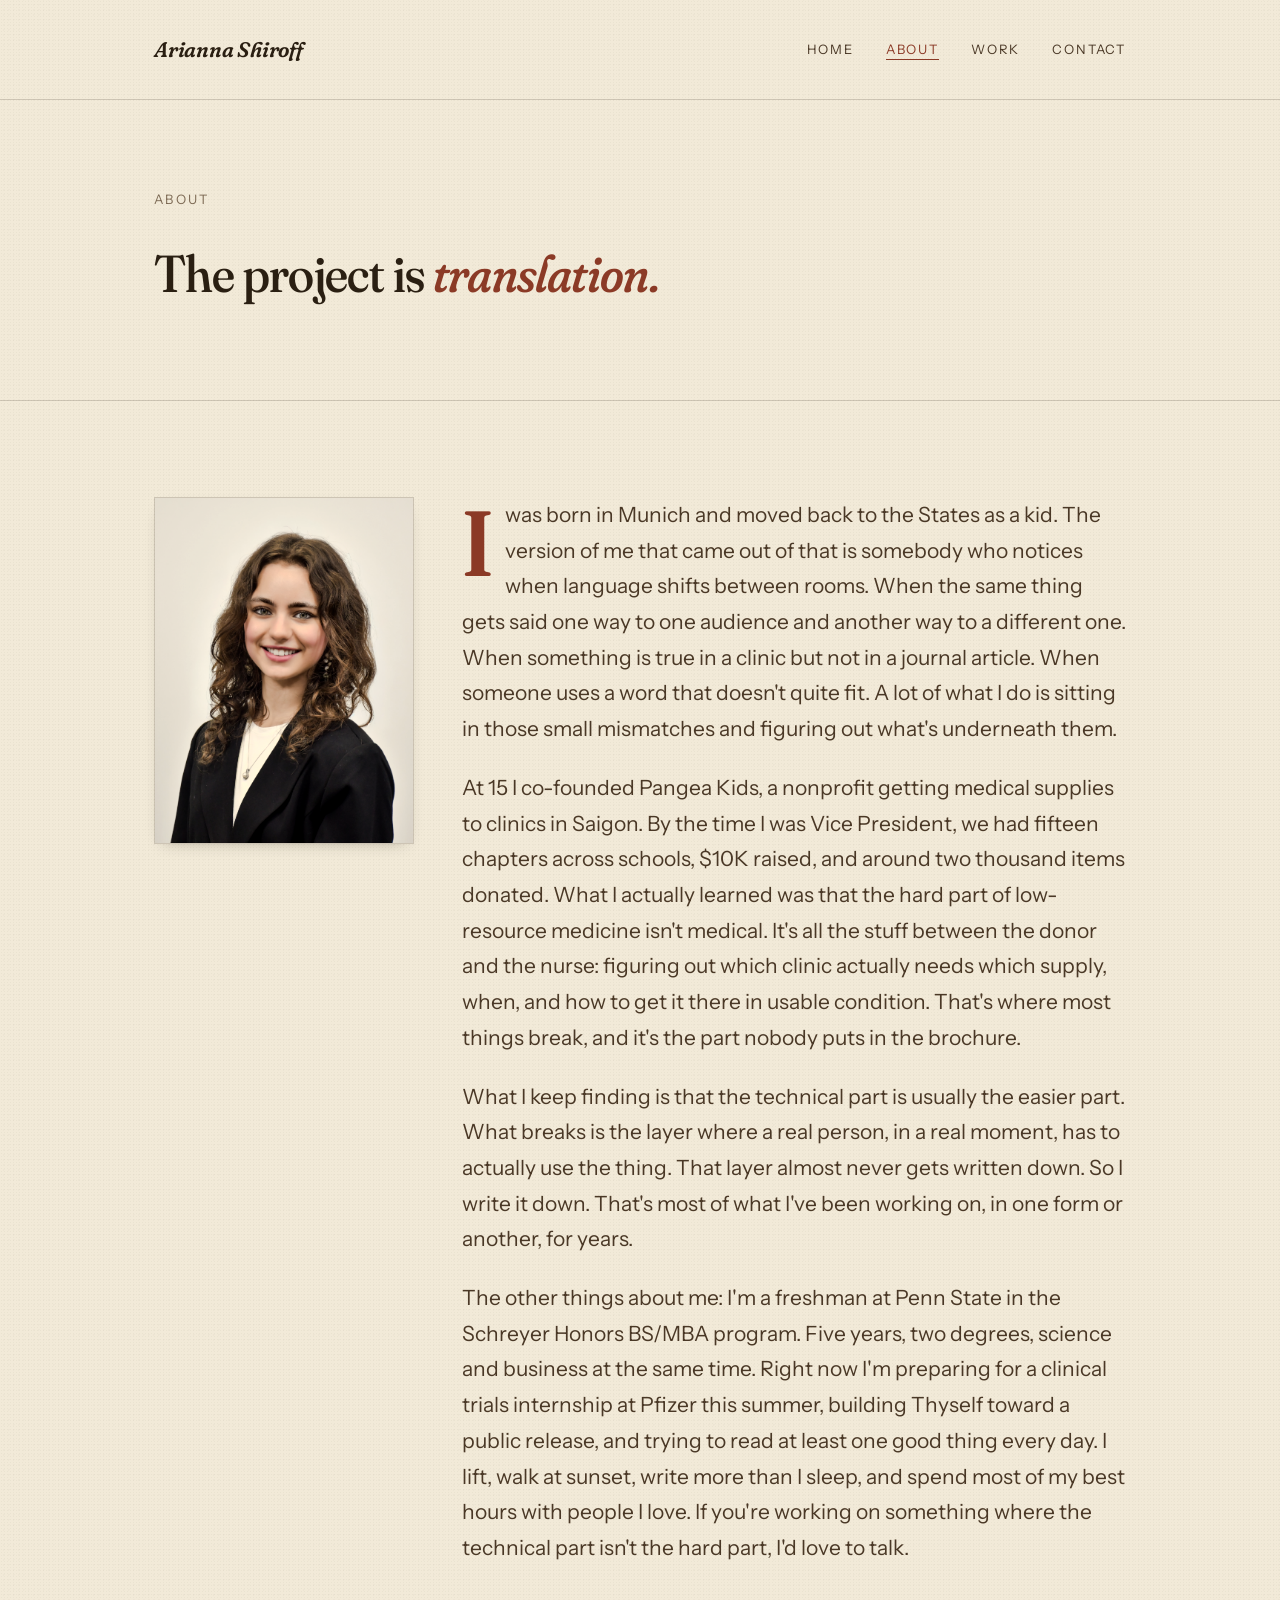
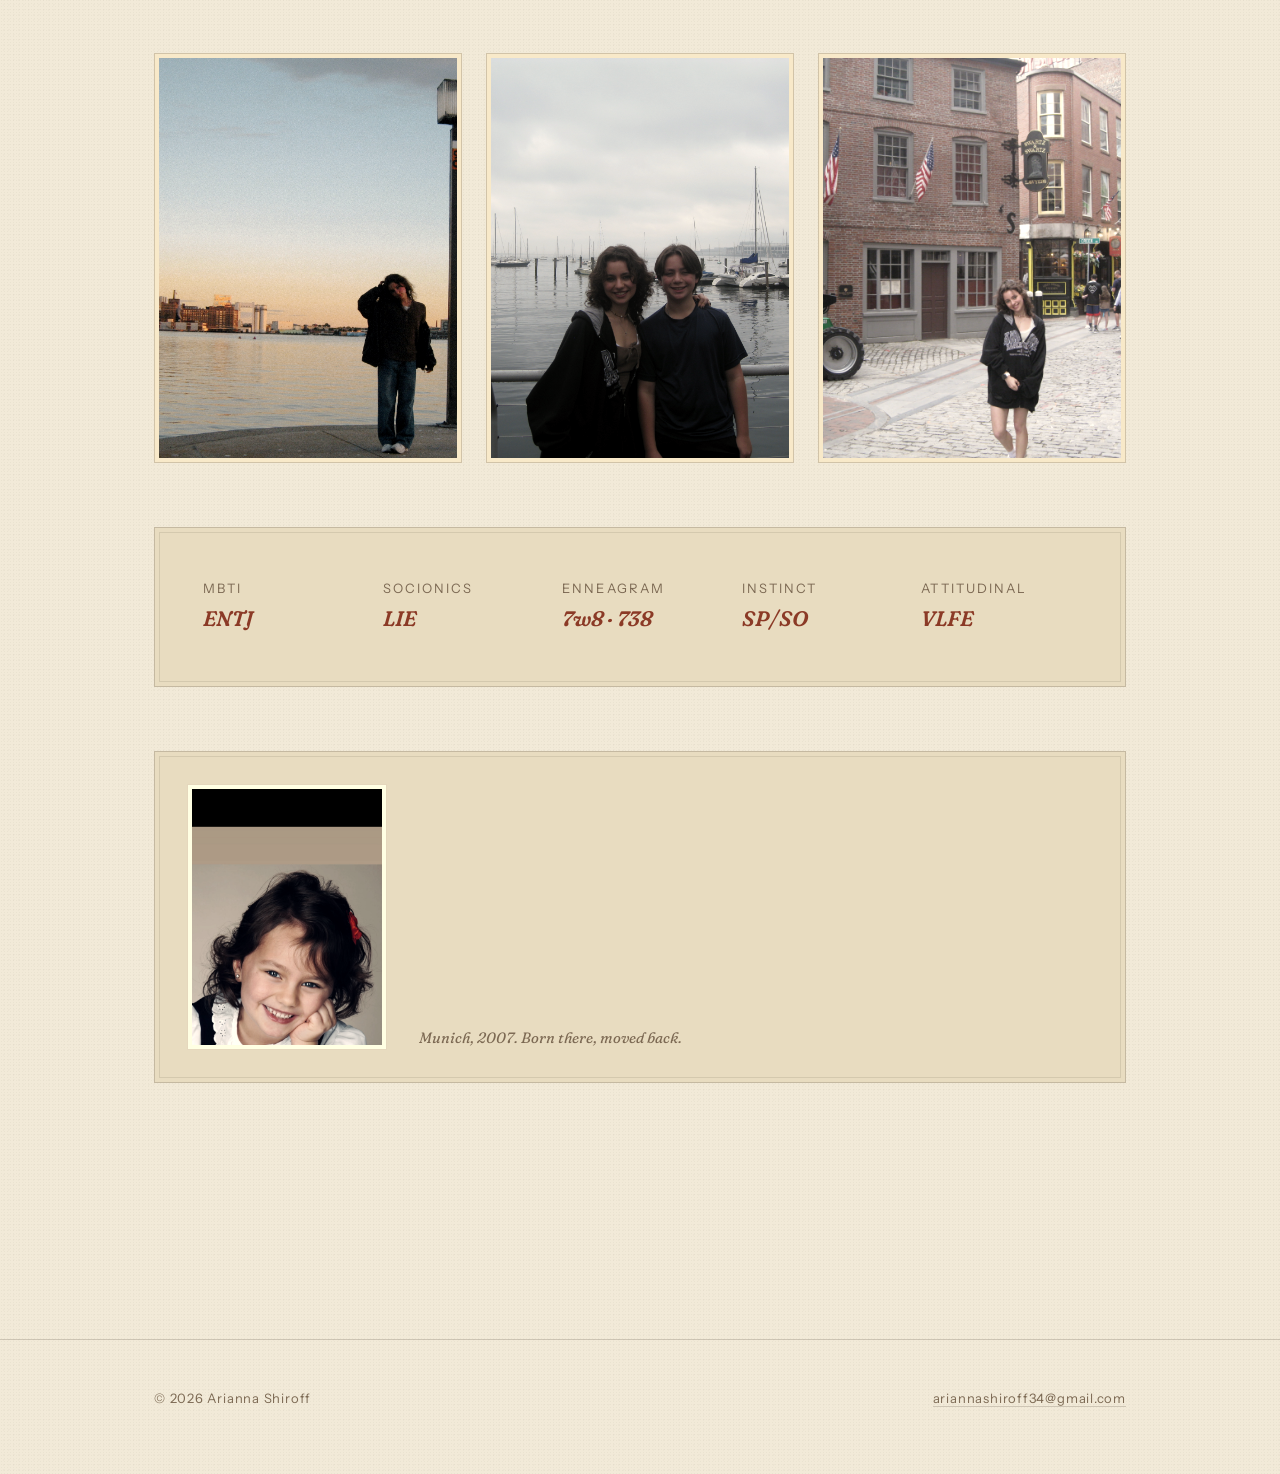
==== commit ecce839a: "content: trim about bio — remove surfaces paragraph and tech examples" ====
--- a/about.html
+++ b/about.html
@@ -50,9 +50,7 @@
 
           <p>At 15 I co-founded Pangea Kids, a nonprofit getting medical supplies to clinics in Saigon. By the time I was Vice President, we had fifteen chapters across schools, $10K raised, and around two thousand items donated. What I actually learned was that the hard part of low-resource medicine isn't medical. It's all the stuff between the donor and the nurse: figuring out which clinic actually needs which supply, when, and how to get it there in usable condition. That's where most things break, and it's the part nobody puts in the brochure.</p>
 
-          <p>Since then it's been a lot of different surfaces for that same kind of problem. Clinical trials at Pfizer this summer, where I'm working on patient selection and AI governance. ICU and OR rotations at Saint Luke's, 150+ clinical hours. A Penn State genetics lab where I edit E. coli with CRISPR-Cas9. Thyself, the typology app I'm building because I think most personality apps water down frameworks that are actually quite precise if you let them be. A policy brief on AI governance in clinical trials that I wrote for ENGL 138T and ended up addressing to Pfizer's CMO and CSO. Corporate Liaison for Penn State's oSTEM chapter, which means being the bridge between queer students in STEM and companies that want to hire from a pipeline they don't always know how to reach.</p>
-
-          <p>What I keep finding is that the technical part is usually the easier part. The CRISPR edits work. The clinical protocols at Pfizer work. The donation pipeline at Pangea Kids worked. What breaks is the layer where a real person, in a real moment, has to actually use the thing. That layer almost never gets written down. So I write it down. That's most of what I've been working on, in one form or another, for years.</p>
+          <p>What I keep finding is that the technical part is usually the easier part. What breaks is the layer where a real person, in a real moment, has to actually use the thing. That layer almost never gets written down. So I write it down. That's most of what I've been working on, in one form or another, for years.</p>
 
           <p>The other things about me: I'm a freshman at Penn State in the Schreyer Honors BS/MBA program. Five years, two degrees, science and business at the same time. Right now I'm preparing for a clinical trials internship at Pfizer this summer, building Thyself toward a public release, and trying to read at least one good thing every day. I lift, walk at sunset, write more than I sleep, and spend most of my best hours with people I love. If you're working on something where the technical part isn't the hard part, I'd love to talk.</p>
         </div>
--- a/css/styles.css
+++ b/css/styles.css
@@ -1,34 +1,39 @@
 /* =========================================================
    Arianna Shiroff — Portfolio
-   Stack: Fraunces (display) + Inter (body)
-   Palette: Bone / Terracotta / Warm Charcoal
+   Stack: Fraunces (display + drop cap) + Instrument Sans (body)
+   Palette: Parchment / Sepia / Terracotta
+   Mood: warm, slightly aged, editorial. Print-leaning, not costume.
    ========================================================= */
 
 :root {
-  /* Color */
-  --bg: #F8F8F6;
-  --surface: #EFEFEB;
-  --ink: #0C0C0A;
-  --muted: #6E6C67;
-  --accent: #1D4ED8;
-  --accent-dark: #1E3A8A;
-  --hairline: rgba(12, 12, 10, 0.09);
+  /* Color — vintage parchment */
+  --bg: #F2EAD8;            /* warm cream / parchment */
+  --bg-deep: #ECE1C9;        /* slightly aged section bg */
+  --surface: #E8DCC0;        /* card / aged paper */
+  --surface-warm: #DFD0AF;   /* slightly more saturated */
+  --ink: #2A1F12;            /* warm sepia black */
+  --ink-soft: #4A3826;       /* softer sepia */
+  --muted: #7C6953;          /* faded brown */
+  --accent: #8B3A26;         /* terracotta / oxblood */
+  --accent-dark: #5E2417;    /* deep oxblood */
+  --hairline: rgba(42, 31, 18, 0.18);
+  --hairline-soft: rgba(42, 31, 18, 0.10);
 
   /* Type */
-  --font-display: "Fraunces", Georgia, serif;
+  --font-display: "Fraunces", Georgia, "Times New Roman", serif;
   --font-body: "Instrument Sans", -apple-system, BlinkMacSystemFont, "Segoe UI", sans-serif;
 
-  /* Scale (modular, ~1.25) */
-  --fs-xs: 0.8125rem;   /* 13px */
-  --fs-sm: 0.9375rem;   /* 15px */
-  --fs-base: 1.0625rem; /* 17px */
-  --fs-md: 1.3125rem;   /* 21px */
-  --fs-lg: 1.625rem;    /* 26px */
-  --fs-xl: 2.0625rem;   /* 33px */
-  --fs-2xl: 2.5625rem;  /* 41px */
-  --fs-3xl: 3.25rem;    /* 52px */
-
-  /* Spacing (8px grid) */
+  /* Scale */
+  --fs-xs: 0.8125rem;
+  --fs-sm: 0.9375rem;
+  --fs-base: 1.0625rem;
+  --fs-md: 1.3125rem;
+  --fs-lg: 1.625rem;
+  --fs-xl: 2.0625rem;
+  --fs-2xl: 2.5625rem;
+  --fs-3xl: 3.25rem;
+
+  /* Spacing */
   --space-1: 4px;
   --space-2: 8px;
   --space-3: 16px;
@@ -40,20 +45,25 @@
   --space-9: 128px;
 }
 
-/* Reset ------------------------------------------------- */
+/* Reset */
 *, *::before, *::after { box-sizing: border-box; }
 html { scroll-behavior: smooth; -webkit-text-size-adjust: 100%; }
 body, h1, h2, h3, h4, p, ul, ol, figure, blockquote { margin: 0; padding: 0; }
 ul, ol { list-style: none; }
 img, svg { display: block; max-width: 100%; height: auto; }
 
-/* Base -------------------------------------------------- */
+/* Base — paper-grain background */
 body {
-  background: var(--bg);
+  background-color: var(--bg);
+  background-image:
+    radial-gradient(rgba(42, 31, 18, 0.035) 1px, transparent 1px),
+    radial-gradient(rgba(42, 31, 18, 0.025) 1px, transparent 1px);
+  background-size: 3px 3px, 5px 5px;
+  background-position: 0 0, 1px 2px;
   color: var(--ink);
   font-family: var(--font-body);
   font-size: var(--fs-base);
-  line-height: 1.6;
+  line-height: 1.65;
   font-weight: 400;
   -webkit-font-smoothing: antialiased;
   -moz-osx-font-smoothing: grayscale;
@@ -63,15 +73,15 @@
 h1, h2, h3, h4 {
   font-family: var(--font-display);
   font-weight: 500;
-  line-height: 1.15;
-  letter-spacing: -0.01em;
+  line-height: 1.18;
+  letter-spacing: -0.012em;
   color: var(--ink);
   font-variation-settings: "opsz" 36, "SOFT" 50;
 }
 
 h1 { font-size: clamp(var(--fs-2xl), 6vw, var(--fs-3xl)); font-weight: 600; }
 h2 { font-size: clamp(var(--fs-xl), 4vw, var(--fs-2xl)); }
-h2 em { font-style: italic; color: var(--accent); }
+h2 em { font-style: italic; color: var(--accent); font-variation-settings: "opsz" 96, "SOFT" 100; }
 h3 { font-size: var(--fs-lg); }
 h4 { font-size: var(--fs-md); font-weight: 600; }
 
@@ -82,13 +92,13 @@
   color: var(--ink);
   text-decoration: none;
   border-bottom: 1px solid transparent;
-  transition: color 0.18s ease, border-color 0.18s ease;
+  transition: color 0.2s ease, border-color 0.2s ease;
 }
 a:hover { color: var(--accent); border-bottom-color: var(--accent); }
 
 ::selection { background: var(--accent); color: var(--bg); }
 
-/* Layout ------------------------------------------------ */
+/* Layout */
 .container {
   width: 100%;
   max-width: 1100px;
@@ -97,7 +107,7 @@
 }
 .prose { max-width: 65ch; }
 
-/* Header / Nav ------------------------------------------ */
+/* Header / Nav */
 .site-header {
   padding: var(--space-5) 0;
   border-bottom: 1px solid var(--hairline);
@@ -113,19 +123,23 @@
   font-family: var(--font-display);
   font-size: var(--fs-md);
   font-weight: 600;
+  font-style: italic;
   letter-spacing: -0.01em;
   color: var(--ink);
   border: none;
+  font-variation-settings: "opsz" 36, "SOFT" 80;
 }
 .site-mark:hover { color: var(--accent); }
 
 .site-nav ul {
   display: flex;
   gap: var(--space-5);
-  font-size: var(--fs-sm);
+  font-size: var(--fs-xs);
+  letter-spacing: 0.14em;
+  text-transform: uppercase;
 }
 .site-nav a {
-  color: var(--ink);
+  color: var(--ink-soft);
   border-bottom: 1px solid transparent;
   padding-bottom: 2px;
 }
@@ -134,27 +148,33 @@
   border-bottom-color: var(--accent);
 }
 
-/* Hero -------------------------------------------------- */
+/* Hero — default is a simple single-column intro for sub-pages.
+   The home page uses .hero with .hero__photo-pane inside, which switches to split layout. */
 .hero {
-  min-height: 100svh;
+  padding: clamp(var(--space-6), 7vw, var(--space-8)) 0 clamp(var(--space-5), 5vw, var(--space-7));
+  border-bottom: 1px solid var(--hairline);
+}
+
+/* Split layout for the home page (when a photo pane is present) */
+.hero:has(.hero__photo-pane) {
+  min-height: 88svh;
   display: grid;
   grid-template-columns: 1fr 1fr;
   align-items: stretch;
   padding: 0;
   margin: 0;
-  border-bottom: 1px solid var(--hairline);
 }
 .hero__copy {
   display: flex;
   flex-direction: column;
-  justify-content: flex-end;
-  padding: clamp(var(--space-6), 6vw, var(--space-9));
-  padding-bottom: clamp(var(--space-7), 7vw, var(--space-9));
+  justify-content: center;
+  padding: clamp(var(--space-6), 6vw, var(--space-8));
 }
 .hero__photo-pane {
   position: relative;
   overflow: hidden;
   background: var(--surface);
+  border-left: 1px solid var(--hairline);
 }
 .hero__photo-pane img {
   width: 100%;
@@ -162,23 +182,25 @@
   object-fit: cover;
   object-position: top center;
   display: block;
+  filter: sepia(0.18) saturate(0.92) contrast(1.03);
 }
 .hero__eyebrow {
   font-size: var(--fs-xs);
-  letter-spacing: 0.12em;
+  letter-spacing: 0.18em;
   text-transform: uppercase;
   color: var(--muted);
   margin-bottom: var(--space-5);
+  font-feature-settings: "smcp";
 }
 .hero__name {
   font-family: var(--font-display);
   font-size: clamp(3.75rem, 9vw, 8.5rem);
   font-weight: 600;
   line-height: 0.92;
-  letter-spacing: -0.03em;
+  letter-spacing: -0.035em;
   color: var(--ink);
   margin-bottom: var(--space-6);
-  font-variation-settings: "opsz" 96, "SOFT" 0;
+  font-variation-settings: "opsz" 144, "SOFT" 30;
 }
 .hero__title {
   font-size: clamp(var(--fs-2xl), 6.5vw, var(--fs-3xl));
@@ -194,45 +216,51 @@
 }
 .hero__lede {
   font-size: var(--fs-base);
-  color: var(--muted);
+  color: var(--ink-soft);
   max-width: 44ch;
-  line-height: 1.65;
+  line-height: 1.72;
   margin-bottom: var(--space-5);
 }
 .hero__cta {
   font-size: var(--fs-sm);
   color: var(--ink);
   border-bottom: 1px solid var(--ink);
-  letter-spacing: 0.04em;
+  letter-spacing: 0.05em;
   display: inline-block;
   padding-bottom: 2px;
   align-self: flex-start;
+  font-style: italic;
+  font-family: var(--font-display);
+  font-variation-settings: "opsz" 36, "SOFT" 80;
 }
 .hero__cta:hover { color: var(--accent); border-color: var(--accent); }
 
 @media (max-width: 767px) {
-  .hero {
+  .hero:has(.hero__photo-pane) {
     grid-template-columns: 1fr;
-    grid-template-rows: 55vw 1fr;
+    grid-template-rows: 60vw 1fr;
     min-height: unset;
   }
-  .hero__photo-pane { order: -1; }
+  .hero__photo-pane { order: -1; border-left: none; border-bottom: 1px solid var(--hairline); }
   .hero__copy { padding: var(--space-6) var(--space-4) var(--space-7); }
   .hero__name { font-size: clamp(3rem, 13vw, 5rem); }
 }
 
-/* Sections ---------------------------------------------- */
+/* Sections */
 section { padding: clamp(var(--space-7), 8vw, var(--space-8)) 0; }
 .section__label {
   font-size: var(--fs-xs);
-  letter-spacing: 0.12em;
+  letter-spacing: 0.22em;
   text-transform: uppercase;
   color: var(--muted);
   margin-bottom: var(--space-4);
+  font-feature-settings: "smcp";
 }
 .section__title {
   margin-bottom: var(--space-6);
   max-width: 24ch;
+  font-style: italic;
+  font-variation-settings: "opsz" 96, "SOFT" 80;
 }
 .divider {
   height: 1px;
@@ -241,7 +269,7 @@
   margin: 0;
 }
 
-/* Credentials strip ------------------------------------- */
+/* Credentials strip */
 .credentials {
   display: grid;
   grid-template-columns: repeat(auto-fit, minmax(220px, 1fr));
@@ -254,51 +282,70 @@
   font-family: var(--font-display);
   font-size: var(--fs-md);
   font-weight: 600;
+  font-style: italic;
+  font-variation-settings: "opsz" 36, "SOFT" 80;
+  color: var(--ink);
   margin-bottom: var(--space-2);
 }
 .credentials__item p {
   font-size: var(--fs-sm);
   color: var(--muted);
-  line-height: 1.5;
-}
-
-/* Featured grid (home) ---------------------------------- */
+  line-height: 1.55;
+}
+
+/* Featured grid (home) */
 .featured {
   display: grid;
   grid-template-columns: 1fr;
-  gap: var(--space-6);
+  gap: var(--space-5);
 }
 @media (min-width: 768px) {
   .featured { grid-template-columns: repeat(3, 1fr); gap: var(--space-5); }
 }
 .featured__card {
-  padding: var(--space-5);
-  background: var(--surface);
-  border-radius: 2px;
-  border: 1px solid var(--hairline);
-  transition: transform 0.25s ease, border-color 0.25s ease;
+  padding: var(--space-6) var(--space-5);
+  background: var(--surface);
+  border-radius: 0;
+  border: 1px solid var(--hairline);
+  position: relative;
+  transition: transform 0.3s ease, box-shadow 0.3s ease, border-color 0.3s ease;
+}
+.featured__card::before {
+  content: "";
+  position: absolute;
+  inset: 4px;
+  border: 1px solid var(--hairline-soft);
+  pointer-events: none;
 }
 .featured__card:hover {
-  transform: translateY(-2px);
+  transform: translateY(-3px);
   border-color: var(--accent);
+  box-shadow: 0 12px 32px -16px rgba(42, 31, 18, 0.25);
 }
 .featured__card a { border: none; color: inherit; display: block; }
 .featured__card h3 {
   font-size: var(--fs-md);
-  margin-bottom: var(--space-2);
+  margin-bottom: var(--space-3);
+  font-style: italic;
+  font-variation-settings: "opsz" 36, "SOFT" 80;
+  color: var(--ink);
 }
 .featured__card p {
   font-size: var(--fs-sm);
-  color: var(--muted);
+  color: var(--ink-soft);
+  line-height: 1.6;
 }
 .featured__card .arrow {
   display: inline-block;
-  margin-top: var(--space-3);
+  margin-top: var(--space-4);
   color: var(--accent);
   font-size: var(--fs-sm);
-}
-
-/* Work / artifact gallery ------------------------------- */
+  font-style: italic;
+  font-family: var(--font-display);
+  font-variation-settings: "opsz" 36, "SOFT" 100;
+}
+
+/* Work / artifact gallery */
 .gallery { display: flex; flex-direction: column; }
 .artifact {
   display: grid;
@@ -313,27 +360,32 @@
 }
 .artifact__num {
   font-family: var(--font-display);
-  font-size: var(--fs-lg);
+  font-size: var(--fs-xl);
   font-weight: 500;
   font-style: italic;
   color: var(--accent);
-  font-variation-settings: "opsz" 36, "SOFT" 100;
+  font-variation-settings: "opsz" 96, "SOFT" 100;
+  line-height: 1;
 }
 .artifact__body h3 {
   font-size: var(--fs-lg);
   margin-bottom: var(--space-3);
+  font-style: italic;
+  font-variation-settings: "opsz" 96, "SOFT" 80;
 }
 .artifact__meta {
   font-size: var(--fs-xs);
-  letter-spacing: 0.08em;
+  letter-spacing: 0.16em;
   text-transform: uppercase;
   color: var(--muted);
-  margin-bottom: var(--space-2);
+  margin-bottom: var(--space-3);
+  font-feature-settings: "smcp";
 }
 .artifact__blurb {
   font-size: var(--fs-base);
-  line-height: 1.65;
+  line-height: 1.72;
   max-width: 60ch;
+  color: var(--ink-soft);
 }
 .artifact__links {
   display: flex;
@@ -341,18 +393,36 @@
   gap: var(--space-2);
   font-size: var(--fs-sm);
   margin-top: var(--space-3);
-}
+  font-style: italic;
+  font-family: var(--font-display);
+  font-variation-settings: "opsz" 36, "SOFT" 80;
+}
+.artifact__links a { color: var(--accent); }
+.artifact__links a:hover { color: var(--accent-dark); border-bottom-color: var(--accent-dark); }
 @media (min-width: 768px) {
   .artifact__links { margin-top: 0; align-items: flex-start; }
 }
 
-/* About-specific ---------------------------------------- */
+/* About-specific */
 .bio p {
   font-size: var(--fs-md);
-  line-height: 1.65;
-  margin-bottom: 1.2em;
-}
-.bio p:first-child::first-line { font-weight: 500; }
+  line-height: 1.7;
+  margin-bottom: 1.1em;
+  color: var(--ink-soft);
+}
+
+/* Drop cap on first paragraph */
+.bio p:first-child::first-letter {
+  font-family: var(--font-display);
+  font-size: 4.4em;
+  font-weight: 600;
+  line-height: 0.85;
+  float: left;
+  padding: 0.08em 0.12em 0 0;
+  margin-bottom: -0.05em;
+  color: var(--accent);
+  font-variation-settings: "opsz" 144, "SOFT" 50;
+}
 
 .typology {
   display: grid;
@@ -360,23 +430,40 @@
   gap: var(--space-4);
   padding: var(--space-6);
   background: var(--surface);
-  border-radius: 2px;
-  margin: var(--space-6) 0;
+  border: 1px solid var(--hairline);
+  position: relative;
+  margin: var(--space-7) 0;
+}
+.typology::before {
+  content: "";
+  position: absolute;
+  inset: 4px;
+  border: 1px solid var(--hairline-soft);
+  pointer-events: none;
 }
 .typology__item {
   font-size: var(--fs-sm);
+  position: relative;
 }
 .typology__item strong {
   display: block;
   font-family: var(--font-display);
   font-size: var(--fs-md);
   font-weight: 600;
+  font-style: italic;
   color: var(--accent);
   margin-bottom: 2px;
-}
-.typology__item span { color: var(--muted); font-size: var(--fs-xs); letter-spacing: 0.05em; text-transform: uppercase; }
-
-/* Contact ----------------------------------------------- */
+  font-variation-settings: "opsz" 36, "SOFT" 100;
+}
+.typology__item span {
+  color: var(--muted);
+  font-size: var(--fs-xs);
+  letter-spacing: 0.16em;
+  text-transform: uppercase;
+  font-feature-settings: "smcp";
+}
+
+/* Contact */
 .contact-block {
   text-align: left;
   padding: var(--space-8) 0;
@@ -387,21 +474,23 @@
   font-family: var(--font-display);
   font-size: clamp(var(--fs-xl), 5vw, var(--fs-2xl));
   font-weight: 500;
+  font-style: italic;
   color: var(--accent);
   border-bottom: 1px solid var(--accent);
   padding-bottom: var(--space-1);
   word-break: break-all;
+  font-variation-settings: "opsz" 96, "SOFT" 100;
 }
 .contact-email:hover { color: var(--accent-dark); border-color: var(--accent-dark); }
 
-/* Footer ------------------------------------------------ */
+/* Footer */
 .site-footer {
   padding: var(--space-6) 0 var(--space-7);
   border-top: 1px solid var(--hairline);
   margin-top: var(--space-8);
   font-size: var(--fs-xs);
   color: var(--muted);
-  letter-spacing: 0.04em;
+  letter-spacing: 0.06em;
 }
 .site-footer .container {
   display: flex;
@@ -412,7 +501,7 @@
 .site-footer a { color: var(--muted); border-bottom-color: var(--hairline); }
 .site-footer a:hover { color: var(--accent); border-bottom-color: var(--accent); }
 
-/* Bio photo --------------------------------------------- */
+/* Bio photo */
 .bio-wrap {
   display: grid;
   grid-template-columns: 1fr;
@@ -428,31 +517,37 @@
   aspect-ratio: 3/4;
   object-fit: cover;
   object-position: top;
-  border-radius: 2px;
-  border: 1px solid var(--hairline);
-}
-
-/* Artifact image ---------------------------------------- */
+  border: 1px solid var(--hairline);
+  filter: sepia(0.2) saturate(0.92) contrast(1.04);
+  box-shadow: 0 6px 16px -10px rgba(42, 31, 18, 0.4);
+}
+
+/* Artifact image / figure */
 .artifact__image {
   margin: var(--space-4) 0 0;
-  border-radius: 2px;
-  overflow: hidden;
   border: 1px solid var(--hairline);
   max-width: 520px;
+  background: var(--surface);
+  padding: var(--space-2);
 }
 .artifact__image img {
   width: 100%;
   height: auto;
   display: block;
+  filter: sepia(0.15) saturate(0.94) contrast(1.03);
 }
 .artifact__image figcaption {
   font-size: var(--fs-xs);
   color: var(--muted);
-  padding: var(--space-2) var(--space-3);
-  letter-spacing: 0.04em;
-}
-
-/* App screenshots strip --------------------------------- */
+  padding: var(--space-3) var(--space-2) var(--space-1);
+  letter-spacing: 0.06em;
+  font-style: italic;
+  font-family: var(--font-display);
+  font-variation-settings: "opsz" 36, "SOFT" 80;
+  text-align: center;
+}
+
+/* App screenshots */
 .app-screenshots {
   display: flex;
   gap: var(--space-3);
@@ -463,22 +558,21 @@
 .app-screenshots img {
   height: 220px;
   width: auto;
-  border-radius: 12px;
   border: 1px solid var(--hairline);
   flex-shrink: 0;
-  image-orientation: from-image;
-}
-
-/* Thyself live embed ------------------------------------ */
+  filter: sepia(0.12) saturate(0.95);
+}
+
+/* Thyself live embed */
 .thyself-embed {
   margin-top: var(--space-4);
-  border-radius: 12px;
   overflow: hidden;
   border: 1px solid var(--hairline);
   max-width: 360px;
   height: 640px;
   background: var(--surface);
   position: relative;
+  padding: var(--space-2);
 }
 .thyself-embed iframe {
   width: 100%;
@@ -487,7 +581,7 @@
   display: block;
 }
 
-/* Pangea Kids logo -------------------------------------- */
+/* Pangea Kids logo */
 .pangea-logo-wrap {
   display: flex;
   align-items: center;
@@ -499,9 +593,10 @@
   height: 56px;
   border-radius: 50%;
   object-fit: cover;
-}
-
-/* Photo grid (2-up) ------------------------------------- */
+  filter: sepia(0.1);
+}
+
+/* Photo grid (2-up) */
 .photo-grid {
   display: grid;
   grid-template-columns: repeat(2, 1fr);
@@ -513,64 +608,118 @@
   width: 100%;
   aspect-ratio: 4/3;
   object-fit: cover;
-  border-radius: 2px;
-  border: 1px solid var(--hairline);
-  image-orientation: from-image;
-}
-
-/* Photo strip (3-up editorial) -------------------------- */
+  border: 1px solid var(--hairline);
+  filter: sepia(0.18) saturate(0.92) contrast(1.04);
+  background: var(--surface);
+  padding: 4px;
+}
+
+/* Photo strip (3-up editorial) — used on about */
 .photo-strip {
   display: grid;
   grid-template-columns: repeat(3, 1fr);
-  gap: var(--space-3);
-  margin: var(--space-6) 0;
+  gap: var(--space-4);
+  margin: var(--space-7) 0;
 }
 .photo-strip img {
   width: 100%;
   aspect-ratio: 3/4;
   object-fit: cover;
   object-position: top center;
-  border-radius: 2px;
-  border: 1px solid var(--hairline);
-  image-orientation: from-image;
+  border: 1px solid var(--hairline);
+  filter: sepia(0.2) saturate(0.9) contrast(1.04);
+  background: var(--surface);
+  padding: 4px;
 }
 @media (max-width: 600px) {
   .photo-strip { grid-template-columns: 1fr 1fr; }
   .photo-strip img { aspect-ratio: 1/1; }
 }
 
-/* Childhood / origin note ------------------------------- */
+/* Home page editorial triptych — full-bleed below hero */
+.editorial-strip {
+  display: grid;
+  grid-template-columns: repeat(3, 1fr);
+  background: var(--bg-deep);
+  border-top: 1px solid var(--hairline);
+  border-bottom: 1px solid var(--hairline);
+  padding: var(--space-5) clamp(var(--space-4), 5vw, var(--space-7));
+  gap: var(--space-4);
+}
+.editorial-strip img {
+  width: 100%;
+  aspect-ratio: 4/5;
+  object-fit: cover;
+  border: 1px solid var(--hairline);
+  background: var(--surface);
+  padding: 4px;
+  filter: sepia(0.22) saturate(0.88) contrast(1.05);
+}
+@media (max-width: 700px) {
+  .editorial-strip { grid-template-columns: 1fr; padding: var(--space-4); }
+  .editorial-strip img { aspect-ratio: 4/3; }
+}
+
+/* Origin figure */
 .origin-figure {
   display: flex;
   align-items: flex-end;
   gap: var(--space-5);
-  margin: var(--space-6) 0;
+  margin: var(--space-7) 0;
   flex-wrap: wrap;
+  padding: var(--space-5);
+  background: var(--surface);
+  border: 1px solid var(--hairline);
+  position: relative;
+}
+.origin-figure::before {
+  content: "";
+  position: absolute;
+  inset: 4px;
+  border: 1px solid var(--hairline-soft);
+  pointer-events: none;
 }
 .origin-figure img {
   width: 200px;
   aspect-ratio: 3/4;
   object-fit: cover;
   object-position: top;
-  border-radius: 2px;
   border: 1px solid var(--hairline);
   flex-shrink: 0;
+  filter: sepia(0.32) saturate(0.85) contrast(1.06);
+  background: var(--bg);
+  padding: 4px;
 }
 .origin-figure figcaption {
   font-size: var(--fs-sm);
   color: var(--muted);
   max-width: 28ch;
-  line-height: 1.6;
-  font-style: italic;
-}
-
-/* Utility ----------------------------------------------- */
+  line-height: 1.65;
+  font-style: italic;
+  font-family: var(--font-display);
+  font-variation-settings: "opsz" 36, "SOFT" 80;
+}
+
+/* Section ornament — small italic flourish between sections */
+.ornament {
+  text-align: center;
+  font-family: var(--font-display);
+  font-style: italic;
+  font-size: var(--fs-md);
+  color: var(--accent);
+  letter-spacing: 0.4em;
+  padding: var(--space-5) 0;
+  font-variation-settings: "opsz" 96, "SOFT" 100;
+}
+.ornament::before { content: "·   ·   ·"; }
+
+/* Utility */
 .sr-only {
   position: absolute; width: 1px; height: 1px; padding: 0; margin: -1px;
   overflow: hidden; clip: rect(0,0,0,0); white-space: nowrap; border: 0;
 }
 
-/* Mobile nav fallback (no JS) --------------------------- */
+/* Mobile nav */
 @media (max-width: 480px) {
   .site-header .container { flex-direction: column; align-items: flex-start; }
   .site-nav ul { gap: var(--space-4); flex-wrap: wrap; }
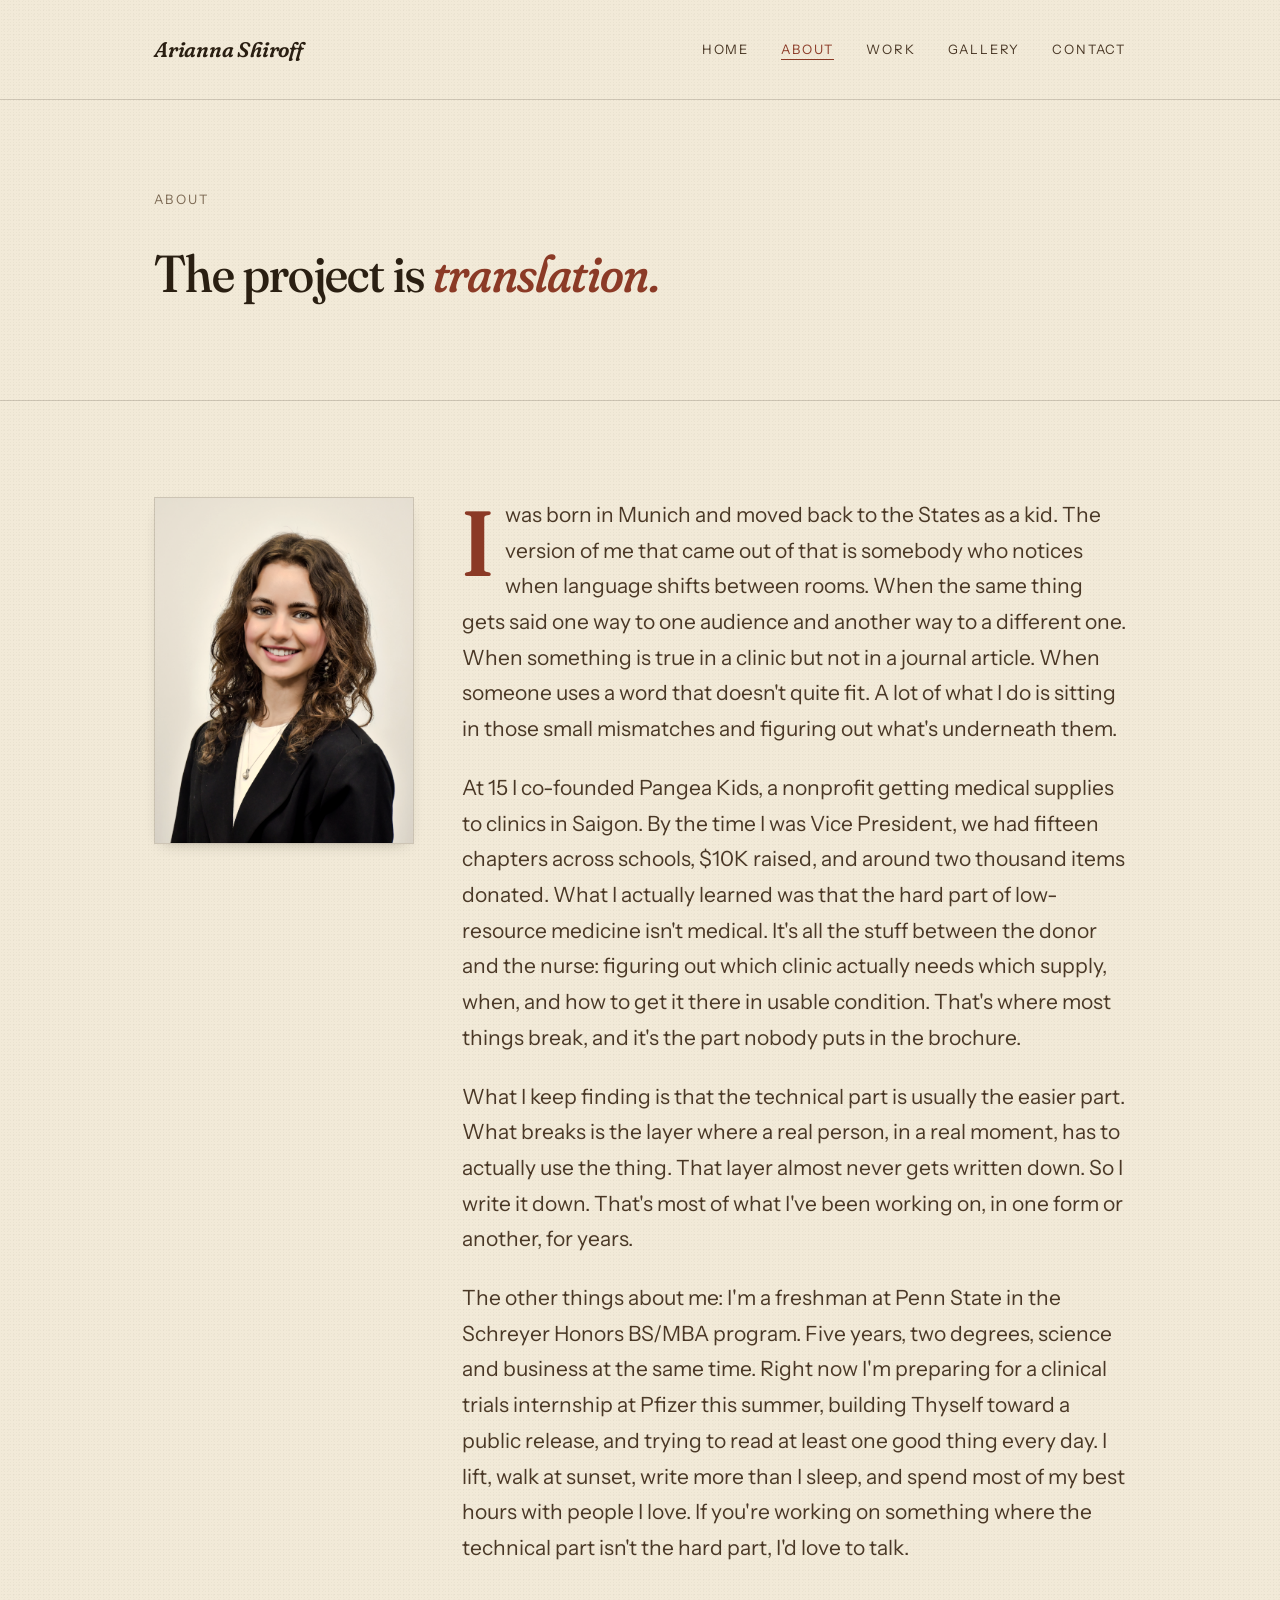
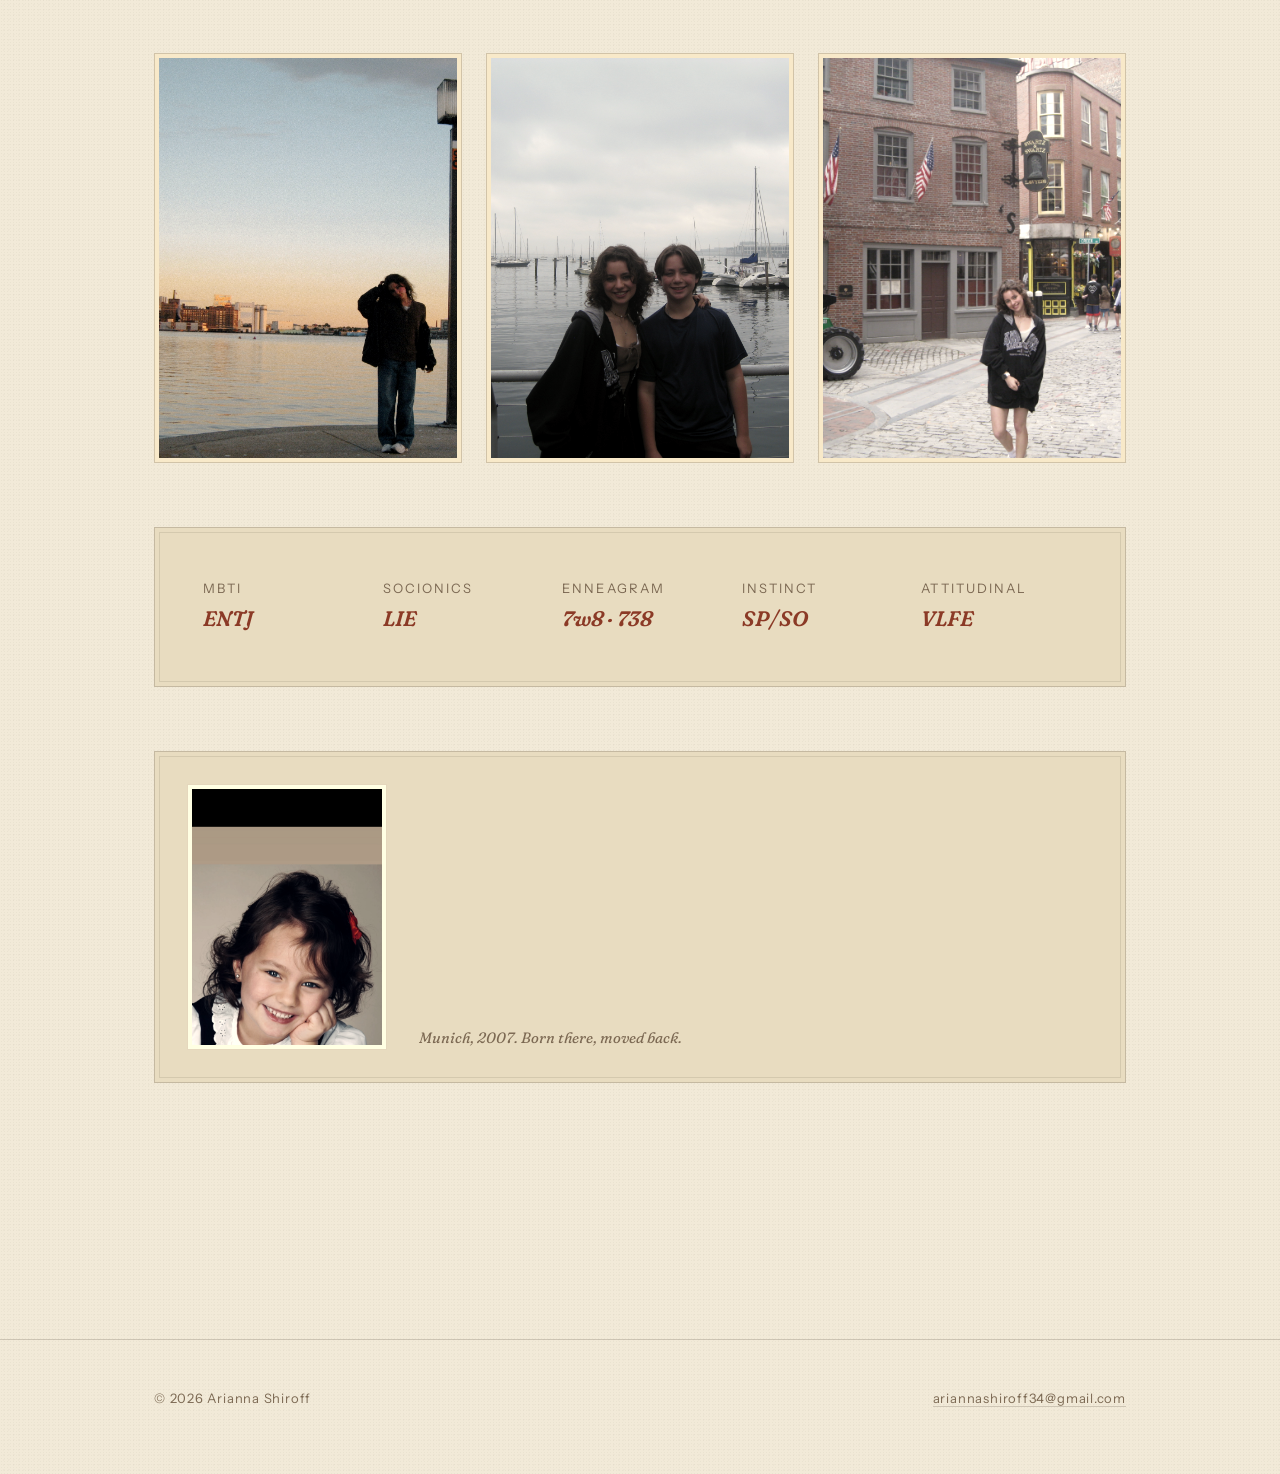
==== commit ca3f1d06: "feat: add gallery page + artifact, trim contact intro - new gallery.html: 16 sepia-matted prints in " ====
--- a/about.html
+++ b/about.html
@@ -27,6 +27,7 @@
         <li><a href="/">Home</a></li>
         <li><a href="/about.html" class="is-active">About</a></li>
         <li><a href="/work.html">Work</a></li>
+        <li><a href="/gallery.html">Gallery</a></li>
         <li><a href="/contact.html">Contact</a></li>
       </ul>
     </nav>
--- a/css/styles.css
+++ b/css/styles.css
@@ -700,6 +700,76 @@
   font-variation-settings: "opsz" 36, "SOFT" 80;
 }
 
+/* Gallery — masonry of paper-matted prints */
+.gallery-grid {
+  column-count: 3;
+  column-gap: var(--space-4);
+  margin: var(--space-7) 0;
+}
+.gallery-grid figure {
+  break-inside: avoid;
+  margin: 0 0 var(--space-4) 0;
+  background: var(--surface);
+  border: 1px solid var(--hairline);
+  padding: 8px;
+  position: relative;
+  transition: transform 0.4s ease, box-shadow 0.4s ease;
+}
+.gallery-grid figure::before {
+  content: "";
+  position: absolute;
+  inset: 4px;
+  border: 1px solid var(--hairline-soft);
+  pointer-events: none;
+}
+.gallery-grid figure:hover {
+  transform: translateY(-3px);
+  box-shadow: 0 12px 28px -16px rgba(42, 31, 18, 0.35);
+}
+.gallery-grid img {
+  width: 100%;
+  height: auto;
+  display: block;
+  filter: sepia(0.18) saturate(0.92) contrast(1.04);
+}
+.gallery-grid figcaption {
+  font-size: var(--fs-xs);
+  color: var(--muted);
+  font-style: italic;
+  text-align: center;
+  padding: var(--space-2) 0 var(--space-1);
+  font-family: var(--font-display);
+  font-variation-settings: "opsz" 36, "SOFT" 80;
+}
+
+@media (max-width: 900px) {
+  .gallery-grid { column-count: 2; }
+}
+@media (max-width: 600px) {
+  .gallery-grid { column-count: 1; }
+}
+
+.gallery-coda {
+  max-width: 60ch;
+  margin: var(--space-8) auto var(--space-7);
+  text-align: center;
+  padding: var(--space-7) var(--space-4) 0;
+  border-top: 1px solid var(--hairline);
+}
+.gallery-coda .section__label {
+  margin-bottom: var(--space-4);
+}
+.gallery-coda p:not(.section__label) {
+  font-size: var(--fs-md);
+  font-style: italic;
+  font-family: var(--font-display);
+  color: var(--ink-soft);
+  line-height: 1.7;
+  font-variation-settings: "opsz" 96, "SOFT" 80;
+  margin: 0 auto;
+  max-width: 50ch;
+}
+
 /* Section ornament — small italic flourish between sections */
 .ornament {
   text-align: center;
